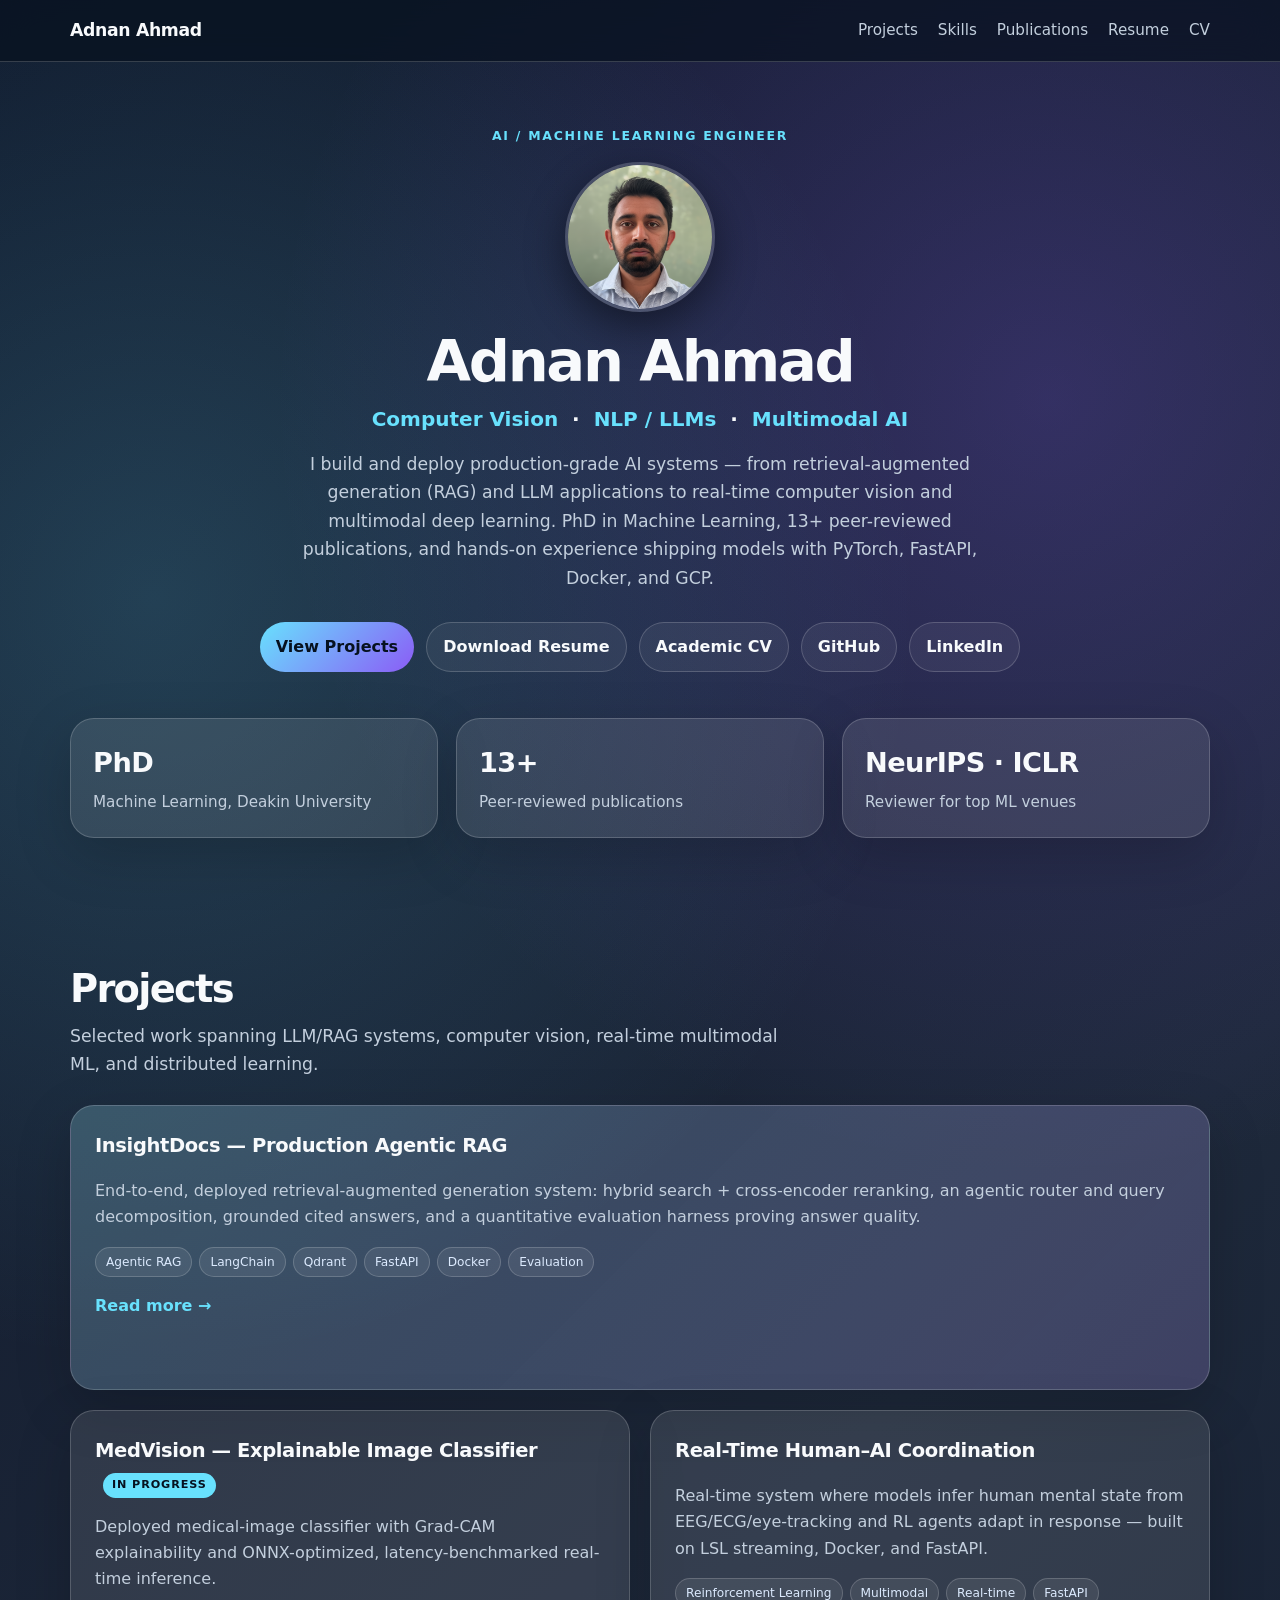
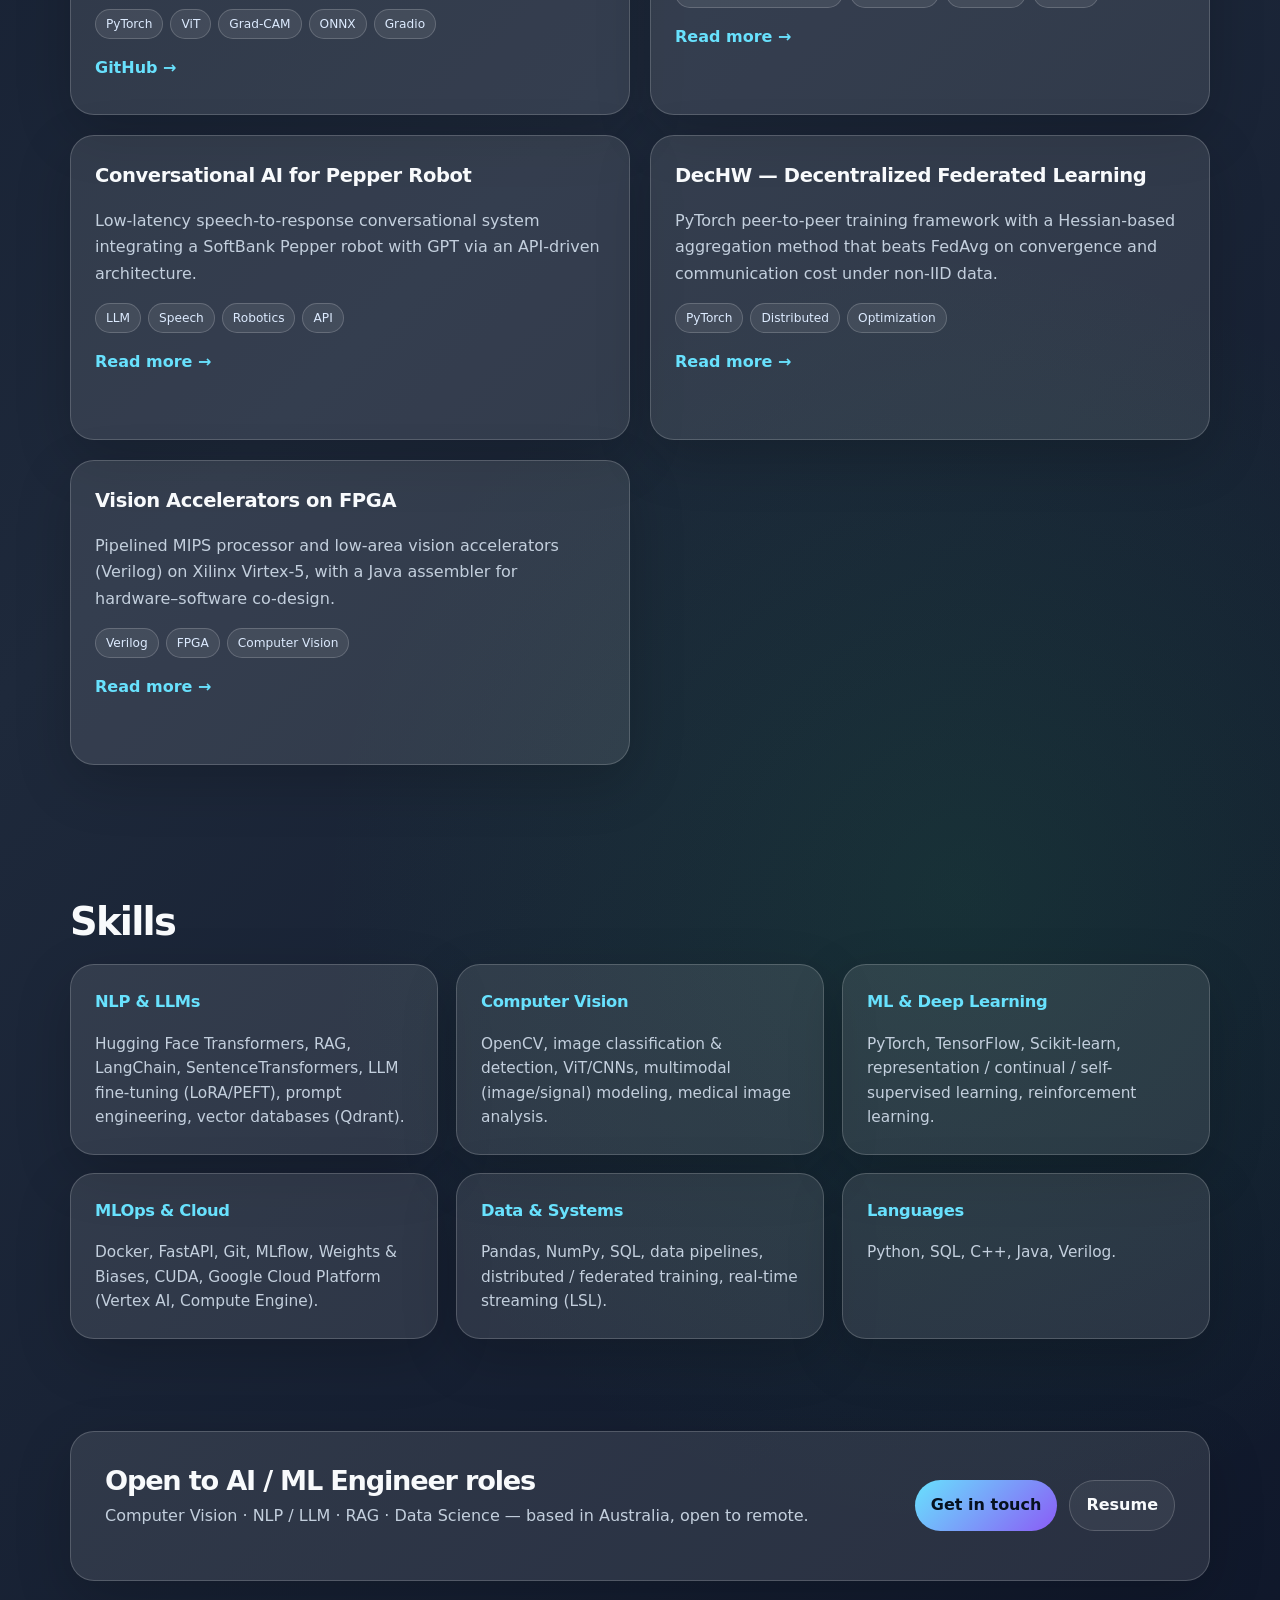
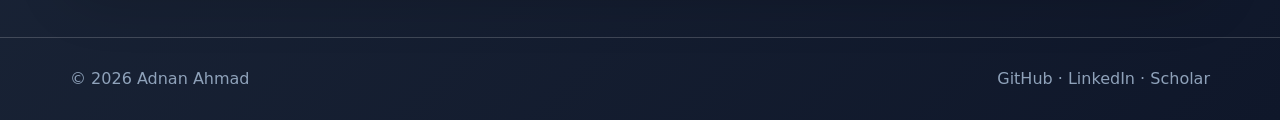
==== index.html @ 71dcf905 "Update index.html" ====
<!DOCTYPE html>
<html lang="en">
<head>
  <meta charset="UTF-8" />
  <meta name="viewport" content="width=device-width, initial-scale=1.0" />
  <title>Adnan Ahmad | AI / Machine Learning Engineer</title>
  <meta name="description" content="Adnan Ahmad — AI / Machine Learning Engineer specializing in computer vision, NLP / LLMs, RAG, and multimodal deep learning. PhD in ML, 13+ publications." />
  <link rel="stylesheet" href="style.css" />

  <style>
    /* ===== Page-specific polish ===== */
    .hero-center { text-align: center; padding-top: 64px; }

    .eyebrow-center {
      color: var(--accent);
      font-weight: 800;
      text-transform: uppercase;
      letter-spacing: 0.14em;
      font-size: 0.78rem;
      margin: 0 0 16px;
    }

    .profile-img {
      width: 150px; height: 150px;
      border-radius: 50%;
      object-fit: cover;
      border: 3px solid rgba(255,255,255,0.18);
      margin: 6px auto 22px;
      display: block;
      box-shadow: 0 14px 40px rgba(0,0,0,0.45);
    }

    .hero-center h1 { font-size: clamp(2.4rem, 5vw, 3.6rem); letter-spacing: -0.04em; }
    .subtitle { font-size: 1.25rem; color: var(--text); margin: 12px 0 4px; font-weight: 700; }
    .subtitle span { color: var(--accent); }
    .hero-text { max-width: 720px; margin: 14px auto 0; font-size: 1.08rem; }
    .hero-actions { justify-content: center; }

    /* highlight metrics row */
    .highlight-grid { margin-top: 46px; }
    .metric-card { padding: 22px; text-align: left; }
    .metric-card .num { font-size: 1.7rem; font-weight: 900; color: var(--text); letter-spacing: -0.02em; }
    .metric-card .lbl { color: var(--muted); font-size: 0.95rem; margin-top: 4px; }

    /* tags on cards */
    .card-tags { display: flex; flex-wrap: wrap; gap: 7px; margin: 14px 0 16px; }
    .card-tags span {
      font-size: 0.76rem; color: #dceafe;
      background: rgba(255,255,255,0.08);
      border: 1px solid var(--border);
      padding: 4px 10px; border-radius: 999px;
    }
    .badge-soon {
      display: inline-block; font-size: 0.7rem; font-weight: 800;
      text-transform: uppercase; letter-spacing: 0.08em;
      color: #06111f; background: var(--accent);
      padding: 3px 9px; border-radius: 999px; margin-left: 8px; vertical-align: middle;
    }
    .project-card h3 { display: flex; align-items: center; flex-wrap: wrap; gap: 6px; }
    .muted-link { color: var(--accent); font-weight: 800; }

    .skills-grid { grid-template-columns: repeat(3, 1fr); }
    .skill-card { padding: 24px; }
    .skill-card h3 { color: var(--accent); font-size: 1.02rem; margin-bottom: 10px; }
    .skill-card p { color: var(--muted); font-size: 0.96rem; line-height: 1.6; }

    .contact-card { flex-wrap: wrap; }
    .contact-card h2 { font-size: 1.7rem; }
  </style>
</head>

<body>
  <header class="site-header">
    <div class="container nav">
      <a class="brand" href="index.html">Adnan Ahmad</a>
      <nav class="nav-links">
        <a href="#projects">Projects</a>
        <a href="#skills">Skills</a>
        <a href="publications.html">Publications</a>
        <a href="assets/Adnan_Ahmad_Resume.pdf">Resume</a>
        <a href="assets/Adnan_Ahmad_CV.pdf">CV</a>
      </nav>
    </div>
  </header>

  <main>
    <!-- HERO -->
    <section class="hero hero-center">
      <div class="container">
        <p class="eyebrow-center">AI / Machine Learning Engineer</p>

        <img src="assets/adnan-photo.jpg" alt="Adnan Ahmad" class="profile-img"
             onerror="this.style.display='none'">

        <h1>Adnan Ahmad</h1>
        <p class="subtitle"><span>Computer Vision</span> &nbsp;·&nbsp; <span>NLP / LLMs</span> &nbsp;·&nbsp; <span>Multimodal AI</span></p>

        <p class="hero-text">
          I build and deploy production-grade AI systems — from retrieval-augmented generation (RAG)
          and LLM applications to real-time computer vision and multimodal deep learning.
          PhD in Machine Learning, 13+ peer-reviewed publications, and hands-on experience shipping
          models with PyTorch, FastAPI, Docker, and GCP.
        </p>

        <div class="hero-actions">
          <a class="button primary" href="#projects">View Projects</a>
          <a class="button" href="assets/Adnan_Ahmad_Resume.pdf">Download Resume</a>
          <a class="button" href="assets/Adnan_Ahmad_CV.pdf">Academic CV</a>
          <a class="button" href="https://github.com/ahmadad0111" target="_blank" rel="noopener">GitHub</a>
          <a class="button" href="https://www.linkedin.com/in/adnan-ahmad-47233b144/" target="_blank" rel="noopener">LinkedIn</a>
        </div>

        <!-- METRICS -->
        <div class="highlight-grid">
          <div class="metric-card"><div class="num">PhD</div><div class="lbl">Machine Learning, Deakin University</div></div>
          <div class="metric-card"><div class="num">13+</div><div class="lbl">Peer-reviewed publications</div></div>
          <div class="metric-card"><div class="num">NeurIPS · ICLR</div><div class="lbl">Reviewer for top ML venues</div></div>
        </div>
      </div>
    </section>

    <!-- PROJECTS -->
    <section class="section" id="projects">
      <div class="container">
        <h2>Projects</h2>
        <p class="section-text" style="margin:12px 0 26px; max-width:720px;">
          Selected work spanning LLM/RAG systems, computer vision, real-time multimodal ML, and distributed learning.
        </p>

        <div class="project-grid">

          <article class="project-card featured">
            <h3>InsightDocs — Production Agentic RAG</h3>
            <p>
              End-to-end, deployed retrieval-augmented generation system: hybrid search + cross-encoder
              reranking, an agentic router and query decomposition, grounded cited answers, and a
              quantitative evaluation harness proving answer quality.
            </p>
            <div class="card-tags">
              <span>Agentic RAG</span><span>LangChain</span><span>Qdrant</span><span>FastAPI</span><span>Docker</span><span>Evaluation</span>
            </div>
            <a class="muted-link" href="project-insightdocs.html">Read more →</a>
          </article>

          <article class="project-card">
            <h3>MedVision — Explainable Image Classifier <span class="badge-soon">In progress</span></h3>
            <p>
              Deployed medical-image classifier with Grad-CAM explainability and ONNX-optimized,
              latency-benchmarked real-time inference.
            </p>
            <div class="card-tags">
              <span>PyTorch</span><span>ViT</span><span>Grad-CAM</span><span>ONNX</span><span>Gradio</span>
            </div>
            <a class="muted-link" href="https://github.com/ahmadad0111" target="_blank" rel="noopener">GitHub →</a>
          </article>

          <article class="project-card">
            <h3>Real-Time Human–AI Coordination</h3>
            <p>
              Real-time system where models infer human mental state from EEG/ECG/eye-tracking and RL
              agents adapt in response — built on LSL streaming, Docker, and FastAPI.
            </p>
            <div class="card-tags">
              <span>Reinforcement Learning</span><span>Multimodal</span><span>Real-time</span><span>FastAPI</span>
            </div>
            <a class="muted-link" href="project-human-ai.html">Read more →</a>
          </article>

          <article class="project-card">
            <h3>Conversational AI for Pepper Robot</h3>
            <p>
              Low-latency speech-to-response conversational system integrating a SoftBank Pepper robot
              with GPT via an API-driven architecture.
            </p>
            <div class="card-tags">
              <span>LLM</span><span>Speech</span><span>Robotics</span><span>API</span>
            </div>
            <a class="muted-link" href="project-pepper.html">Read more →</a>
          </article>

          <article class="project-card">
            <h3>DecHW — Decentralized Federated Learning</h3>
            <p>
              PyTorch peer-to-peer training framework with a Hessian-based aggregation method that beats
              FedAvg on convergence and communication cost under non-IID data.
            </p>
            <div class="card-tags">
              <span>PyTorch</span><span>Distributed</span><span>Optimization</span>
            </div>
            <a class="muted-link" href="project-dechw.html">Read more →</a>
          </article>

          <article class="project-card">
            <h3>Vision Accelerators on FPGA</h3>
            <p>
              Pipelined MIPS processor and low-area vision accelerators (Verilog) on Xilinx Virtex-5,
              with a Java assembler for hardware–software co-design.
            </p>
            <div class="card-tags">
              <span>Verilog</span><span>FPGA</span><span>Computer Vision</span>
            </div>
            <a class="muted-link" href="project-fpga.html">Read more →</a>
          </article>

        </div>
      </div>
    </section>

    <!-- SKILLS -->
    <section class="section" id="skills">
      <div class="container">
        <h2>Skills</h2>
        <div class="skills-grid" style="margin-top:22px;">
          <div class="skill-card">
            <h3>NLP &amp; LLMs</h3>
            <p>Hugging Face Transformers, RAG, LangChain, SentenceTransformers, LLM fine-tuning (LoRA/PEFT), prompt engineering, vector databases (Qdrant).</p>
          </div>
          <div class="skill-card">
            <h3>Computer Vision</h3>
            <p>OpenCV, image classification &amp; detection, ViT/CNNs, multimodal (image/signal) modeling, medical image analysis.</p>
          </div>
          <div class="skill-card">
            <h3>ML &amp; Deep Learning</h3>
            <p>PyTorch, TensorFlow, Scikit-learn, representation / continual / self-supervised learning, reinforcement learning.</p>
          </div>
          <div class="skill-card">
            <h3>MLOps &amp; Cloud</h3>
            <p>Docker, FastAPI, Git, MLflow, Weights &amp; Biases, CUDA, Google Cloud Platform (Vertex AI, Compute Engine).</p>
          </div>
          <div class="skill-card">
            <h3>Data &amp; Systems</h3>
            <p>Pandas, NumPy, SQL, data pipelines, distributed / federated training, real-time streaming (LSL).</p>
          </div>
          <div class="skill-card">
            <h3>Languages</h3>
            <p>Python, SQL, C++, Java, Verilog.</p>
          </div>
        </div>
      </div>
    </section>

    <!-- CONTACT -->
    <section class="section compact">
      <div class="container">
        <div class="contact-card">
          <div>
            <h2>Open to AI / ML Engineer roles</h2>
            <p style="margin-top:8px;">Computer Vision · NLP / LLM · RAG · Data Science — based in Australia, open to remote.</p>
          </div>
          <div class="hero-actions" style="margin:0;">
            <a class="button primary" href="mailto:adnana0111@gmail.com">Get in touch</a>
            <a class="button" href="assets/Adnan_Ahmad_Resume.pdf">Resume</a>
          </div>
        </div>
      </div>
    </section>

  </main>

  <footer class="footer">
    <div class="container footer-inner">
      <span>© 2026 Adnan Ahmad</span>
      <span>
        <a href="https://github.com/ahmadad0111" target="_blank" rel="noopener">GitHub</a> ·
        <a href="https://www.linkedin.com/in/adnan-ahmad-47233b144/" target="_blank" rel="noopener">LinkedIn</a> ·
        <a href="https://scholar.google.com/citations?hl=en&user=tRiri0AAAAAJ" target="_blank" rel="noopener">Scholar</a>
      </span>
    </div>
  </footer>
</body>
</html>
---- style.css ----
:root {
  --bg: #08111f;
  --card: rgba(255, 255, 255, 0.10);
  --card-strong: rgba(255, 255, 255, 0.14);
  --text: #f8fafc;
  --muted: #c3cfdd;
  --muted-2: #8fa2ba;
  --accent: #68e1fd;
  --accent-2: #8b5cf6;
  --accent-3: #22c55e;
  --border: rgba(255, 255, 255, 0.18);
  --shadow: 0 24px 80px rgba(0, 0, 0, 0.35);
}

* { box-sizing: border-box; }
html { scroll-behavior: smooth; }

body {
  margin: 0;
  font-family: Inter, ui-sans-serif, system-ui, -apple-system, BlinkMacSystemFont, "Segoe UI", Arial, sans-serif;
  color: var(--text);
  background:
    radial-gradient(circle at 12% 18%, rgba(104, 225, 253, 0.18), transparent 26%),
    radial-gradient(circle at 82% 12%, rgba(139, 92, 246, 0.24), transparent 25%),
    radial-gradient(circle at 75% 75%, rgba(34, 197, 94, 0.10), transparent 24%),
    linear-gradient(135deg, #0f172a 0%, #1e293b 50%, #0f172a 100%);
  line-height: 1.65;
}

a { color: inherit; text-decoration: none; }
a:hover { color: var(--accent); }

.container { width: min(1140px, 92%); margin: 0 auto; }

.site-header {
  position: sticky;
  top: 0;
  z-index: 100;
  background: rgba(8, 17, 31, 0.72);
  backdrop-filter: blur(18px);
  border-bottom: 1px solid var(--border);
}

.nav {
  display: flex;
  justify-content: space-between;
  align-items: center;
  padding: 16px 0;
}

.brand {
  font-weight: 850;
  letter-spacing: -0.02em;
  font-size: 1.08rem;
}

.nav-links {
  display: flex;
  align-items: center;
  gap: 20px;
  color: var(--muted);
  font-size: 0.95rem;
}

.hero { padding: 92px 0 62px; }

.hero-layout {
  display: grid;
  grid-template-columns: 1.15fr 0.85fr;
  align-items: center;
  gap: 56px;
}

.eyebrow, .section-kicker, .project-type {
  color: var(--accent);
  font-weight: 800;
  text-transform: uppercase;
  letter-spacing: 0.12em;
  font-size: 0.77rem;
  margin: 0 0 14px;
}

h1 {
  font-size: clamp(2.55rem, 5.4vw, 5.35rem);
  line-height: 0.98;
  letter-spacing: -0.065em;
  margin: 0;
}

h2 {
  font-size: clamp(1.8rem, 3vw, 3rem);
  line-height: 1.08;
  letter-spacing: -0.045em;
  margin: 0;
}

h3 {
  margin: 0;
  font-size: 1.22rem;
  letter-spacing: -0.02em;
}

.hero-text, .section-text, .project-card p, .skill-card p, .metric-card p, .contact-card p {
  color: var(--muted);
}

.hero-text {
  max-width: 760px;
  font-size: 1.12rem;
  margin: 24px 0 0;
}

.hero-actions {
  display: flex;
  flex-wrap: wrap;
  gap: 12px;
  margin-top: 30px;
}

.button {
  display: inline-flex;
  align-items: center;
  justify-content: center;
  min-height: 44px;
  padding: 11px 16px;
  border-radius: 999px;
  border: 1px solid var(--border);
  background: rgba(255, 255, 255, 0.06);
  color: var(--text);
  font-weight: 750;
  transition: transform 0.2s ease, background 0.2s ease, border-color 0.2s ease;
}

.button:hover {
  transform: translateY(-2px);
  border-color: rgba(104, 225, 253, 0.55);
  background: rgba(104, 225, 253, 0.12);
  color: var(--text);
}

.button.primary {
  background: linear-gradient(135deg, var(--accent), var(--accent-2));
  color: #06111f;
  border: 0;
}

.hero-photo-card {
  position: relative;
  width: min(390px, 100%);
  margin-left: auto;
  padding: 14px;
  border-radius: 34px;
  border: 1px solid var(--border);
  background: linear-gradient(145deg, rgba(255,255,255,0.14), rgba(255,255,255,0.04));
  box-shadow: var(--shadow);
}

.hero-photo-card::before {
  content: "";
  position: absolute;
  inset: -2px;
  z-index: -1;
  border-radius: 36px;
  background: linear-gradient(135deg, rgba(104,225,253,0.8), rgba(139,92,246,0.6), rgba(34,197,94,0.4));
  filter: blur(18px);
  opacity: 0.45;
}

.hero-photo-card img, .photo-placeholder {
  width: 100%;
  aspect-ratio: 4 / 5;
  border-radius: 26px;
  object-fit: cover;
  background: rgba(255, 255, 255, 0.08);
}

.photo-placeholder {
  display: none;
  align-items: center;
  justify-content: center;
  flex-direction: column;
  text-align: center;
  color: var(--muted);
  border: 1px dashed rgba(255,255,255,0.25);
  padding: 24px;
}

.photo-placeholder strong { color: var(--text); margin-top: 8px; }

.quick-card {
  position: absolute;
  left: -24px;
  bottom: 34px;
  display: flex;
  align-items: center;
  gap: 10px;
  max-width: 260px;
  padding: 14px 16px;
  background: rgba(8, 17, 31, 0.82);
  border: 1px solid var(--border);
  border-radius: 18px;
  backdrop-filter: blur(12px);
  box-shadow: var(--shadow);
}

.quick-card p {
  margin: 0;
  color: var(--text);
  font-weight: 700;
  font-size: 0.92rem;
}

.status-dot {
  width: 11px;
  height: 11px;
  background: var(--accent-3);
  border-radius: 50%;
  box-shadow: 0 0 0 7px rgba(34,197,94,0.14);
  flex: 0 0 auto;
}

.section { padding: 68px 0; }
.section.compact { padding: 24px 0 56px; }

.about-grid {
  display: grid;
  grid-template-columns: 0.78fr 1.22fr;
  gap: 40px;
  align-items: start;
}

.section-text { font-size: 1.08rem; margin: 0; }

.highlight-grid, .skills-grid {
  display: grid;
  grid-template-columns: repeat(3, 1fr);
  gap: 18px;
}

.metric-card, .skill-card, .project-card, .contact-card {
  border: 1px solid var(--border);
  background: var(--card);
  border-radius: 24px;
  box-shadow: 0 18px 55px rgba(0,0,0,0.18);
}

.metric-card, .skill-card, .project-card { padding: 24px; }

.metric-card span {
  display: inline-flex;
  width: 42px;
  height: 42px;
  align-items: center;
  justify-content: center;
  border-radius: 14px;
  background: rgba(104,225,253,0.12);
  color: var(--accent);
  font-weight: 900;
  margin-bottom: 18px;
}

.section-heading { margin-bottom: 24px; }

.project-grid {
  display: grid;
  grid-template-columns: repeat(2, 1fr);
  gap: 20px;
}

.project-card {
  min-height: 305px;
  transition: transform 0.22s ease, border-color 0.22s ease, background 0.22s ease;
}

.project-card:hover {
  transform: translateY(-5px);
  border-color: rgba(104,225,253,0.45);
  background: var(--card-strong);
}

.project-card.featured {
  grid-column: span 2;
  min-height: 285px;
  background: linear-gradient(135deg, rgba(104,225,253,0.14), rgba(139,92,246,0.13)), var(--card);
}

.project-card h3 { margin-bottom: 10px; }

.tags {
  display: flex;
  flex-wrap: wrap;
  gap: 8px;
  margin: 18px 0 18px;
}

.tags span {
  font-size: 0.82rem;
  color: #dceafe;
  background: rgba(255,255,255,0.08);
  border: 1px solid var(--border);
  padding: 5px 10px;
  border-radius: 999px;
}

.project-link {
  color: var(--accent);
  font-weight: 850;
}

.skill-card p { margin-bottom: 0; }

.contact-card {
  padding: 34px;
  display: flex;
  align-items: center;
  justify-content: space-between;
  gap: 24px;
}

.footer {
  border-top: 1px solid var(--border);
  color: var(--muted-2);
  padding: 28px 0;
}

.footer-inner {
  display: flex;
  justify-content: space-between;
  gap: 16px;
}

.project-page { padding: 66px 0 34px; }
.project-page h1 { font-size: clamp(2.2rem, 4.5vw, 4.4rem); }

.content {
  margin: 0 auto 70px;
  padding: 34px;
  border-radius: 28px;
  border: 1px solid var(--border);
  background: var(--card);
  box-shadow: var(--shadow);
}

.content h2 { font-size: 1.55rem; margin-top: 28px; }
.content h2:first-child { margin-top: 0; }
.content p, .content li { color: var(--muted); }
.content li { margin: 8px 0; }

@media (max-width: 900px) {
  .hero-layout, .about-grid, .highlight-grid, .skills-grid, .project-grid {
    grid-template-columns: 1fr;
  }
  .project-card.featured { grid-column: span 1; }
  .hero-photo-card { margin: 0; }
  .quick-card { left: 18px; right: 18px; bottom: 26px; max-width: none; }
  .contact-card, .footer-inner { flex-direction: column; align-items: flex-start; }
  .nav { align-items: flex-start; gap: 12px; flex-direction: column; }
  .nav-links { flex-wrap: wrap; gap: 12px; }
}
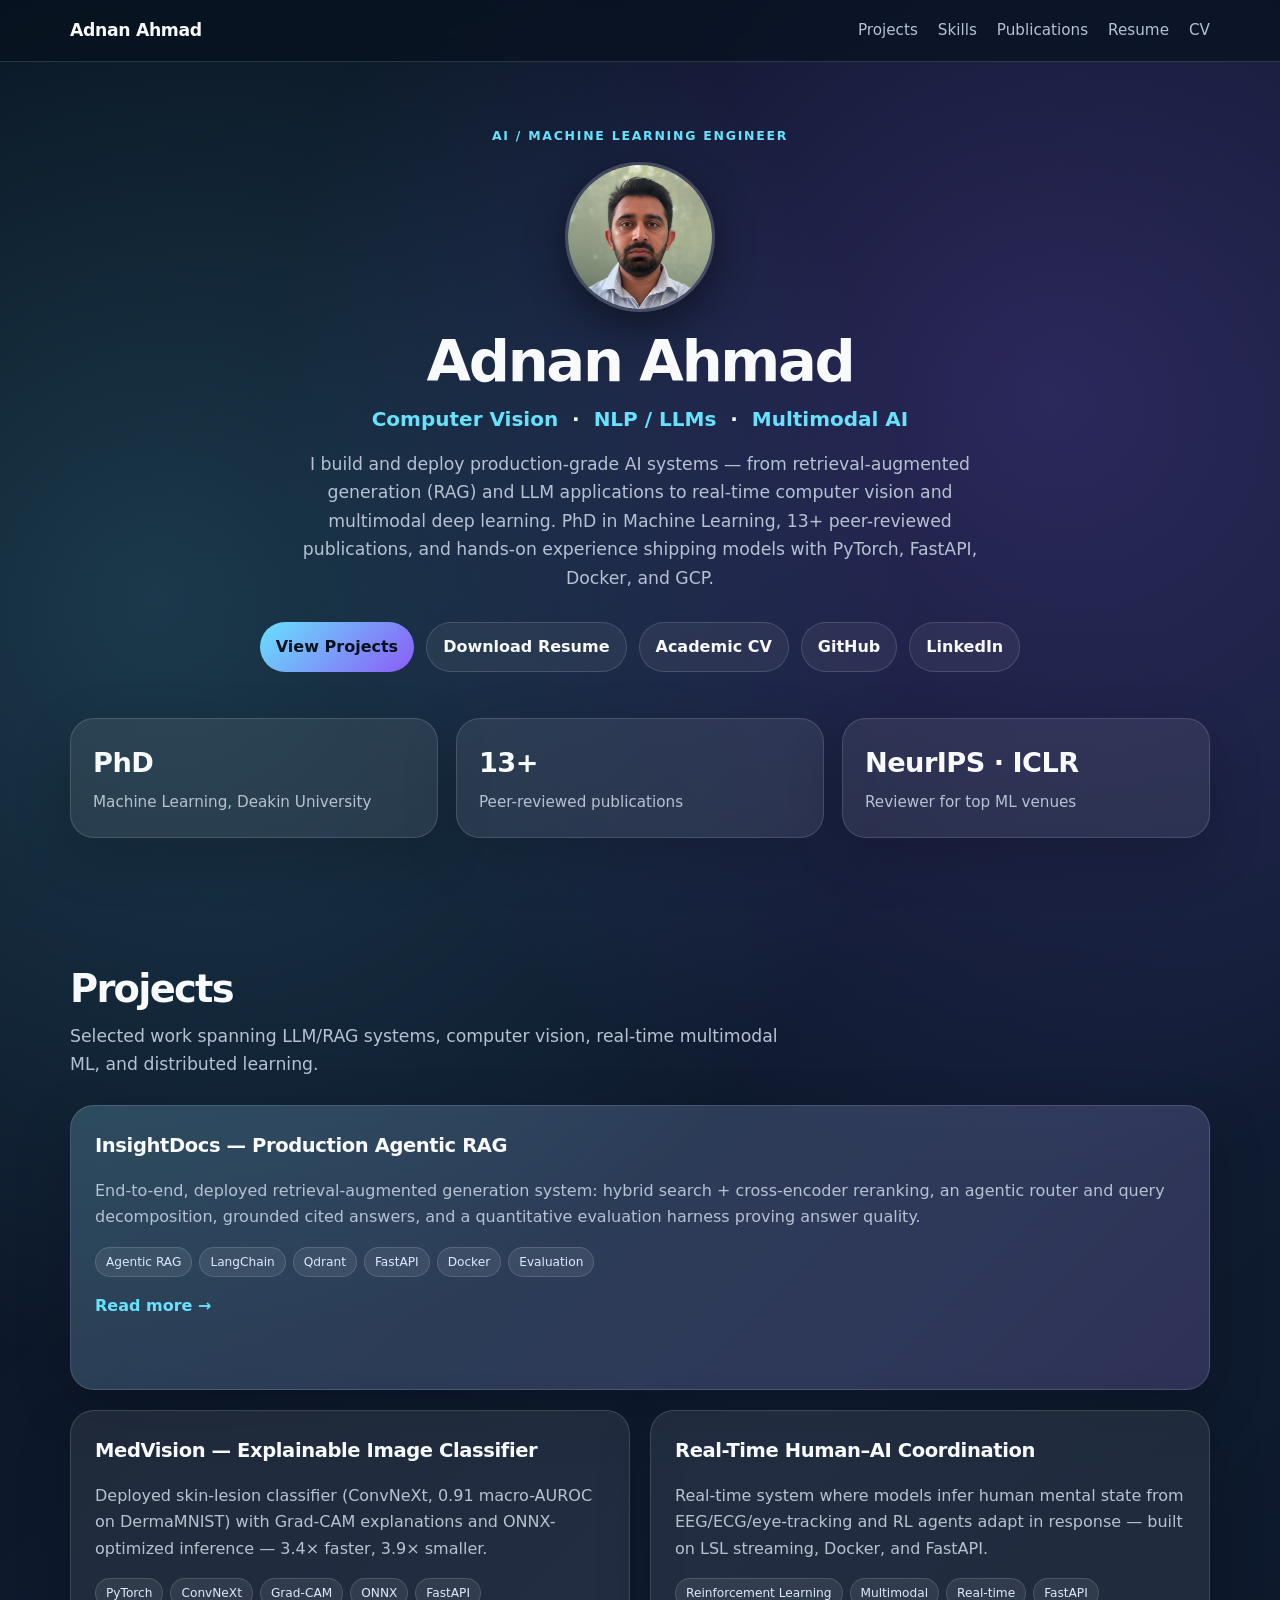
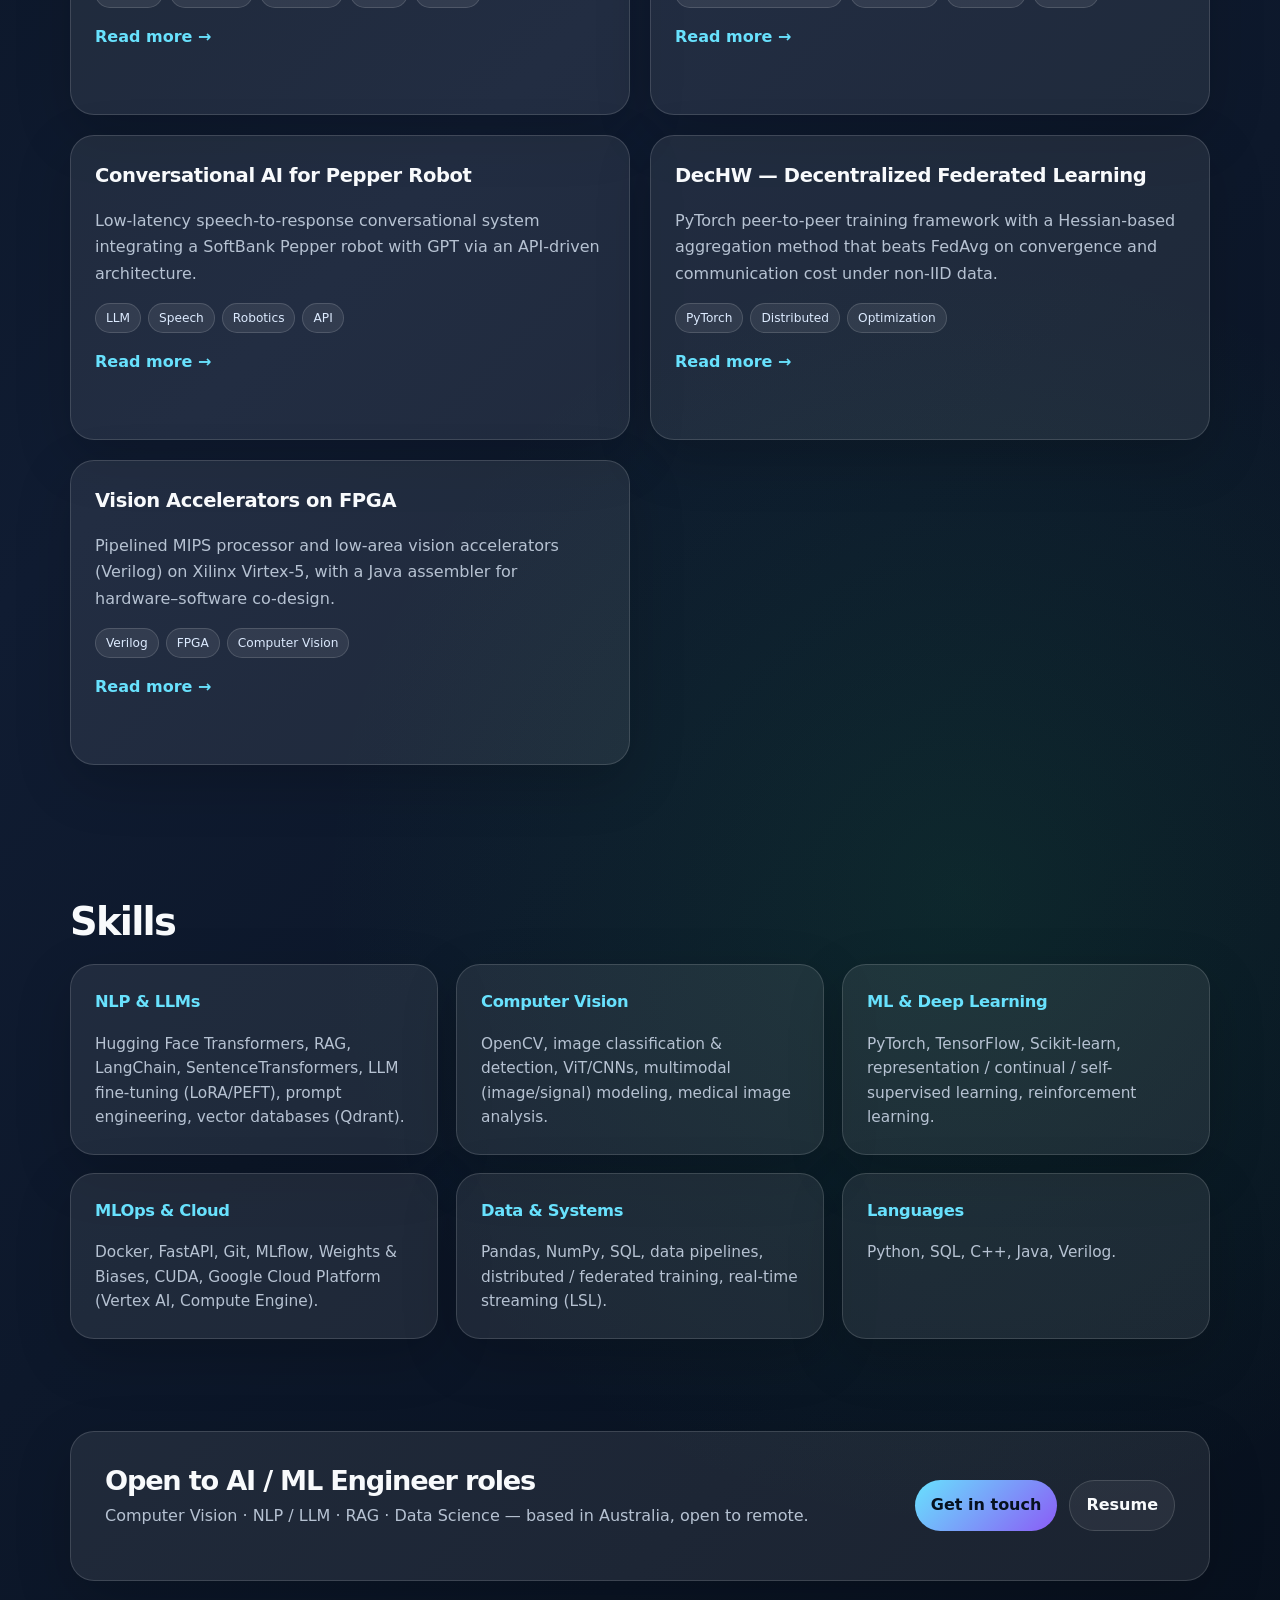
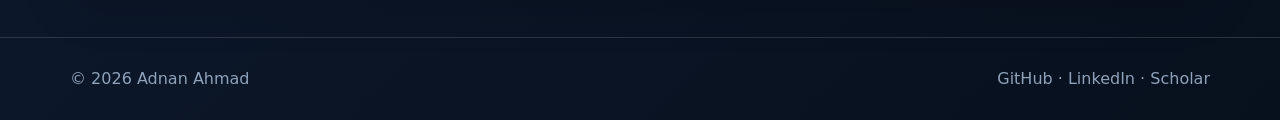
==== commit db29a803: "Add files via upload" ====
--- a/index.html
+++ b/index.html
@@ -143,15 +143,15 @@
           </article>
 
           <article class="project-card">
-            <h3>MedVision — Explainable Image Classifier <span class="badge-soon">In progress</span></h3>
-            <p>
-              Deployed medical-image classifier with Grad-CAM explainability and ONNX-optimized,
-              latency-benchmarked real-time inference.
-            </p>
-            <div class="card-tags">
-              <span>PyTorch</span><span>ViT</span><span>Grad-CAM</span><span>ONNX</span><span>Gradio</span>
-            </div>
-            <a class="muted-link" href="https://github.com/ahmadad0111" target="_blank" rel="noopener">GitHub →</a>
+            <h3>MedVision — Explainable Image Classifier</h3>
+            <p>
+              Deployed skin-lesion classifier (ConvNeXt, 0.91 macro-AUROC on DermaMNIST) with
+              Grad-CAM explanations and ONNX-optimized inference — 3.4× faster, 3.9× smaller.
+            </p>
+            <div class="card-tags">
+              <span>PyTorch</span><span>ConvNeXt</span><span>Grad-CAM</span><span>ONNX</span><span>FastAPI</span>
+            </div>
+            <a class="muted-link" href="project-medvision.html">Read more →</a>
           </article>
 
           <article class="project-card">
--- a/style.css
+++ b/style.css
@@ -1,14 +1,14 @@
 :root {
   --bg: #08111f;
-  --card: rgba(255, 255, 255, 0.10);
-  --card-strong: rgba(255, 255, 255, 0.14);
+  --card: rgba(255, 255, 255, 0.08);
+  --card-strong: rgba(255, 255, 255, 0.12);
   --text: #f8fafc;
-  --muted: #c3cfdd;
+  --muted: #b6c2d2;
   --muted-2: #8fa2ba;
   --accent: #68e1fd;
   --accent-2: #8b5cf6;
   --accent-3: #22c55e;
-  --border: rgba(255, 255, 255, 0.18);
+  --border: rgba(255, 255, 255, 0.14);
   --shadow: 0 24px 80px rgba(0, 0, 0, 0.35);
 }
 
@@ -23,7 +23,7 @@
     radial-gradient(circle at 12% 18%, rgba(104, 225, 253, 0.18), transparent 26%),
     radial-gradient(circle at 82% 12%, rgba(139, 92, 246, 0.24), transparent 25%),
     radial-gradient(circle at 75% 75%, rgba(34, 197, 94, 0.10), transparent 24%),
-    linear-gradient(135deg, #0f172a 0%, #1e293b 50%, #0f172a 100%);
+    linear-gradient(135deg, #07101d 0%, #101c32 48%, #07101d 100%);
   line-height: 1.65;
 }
 
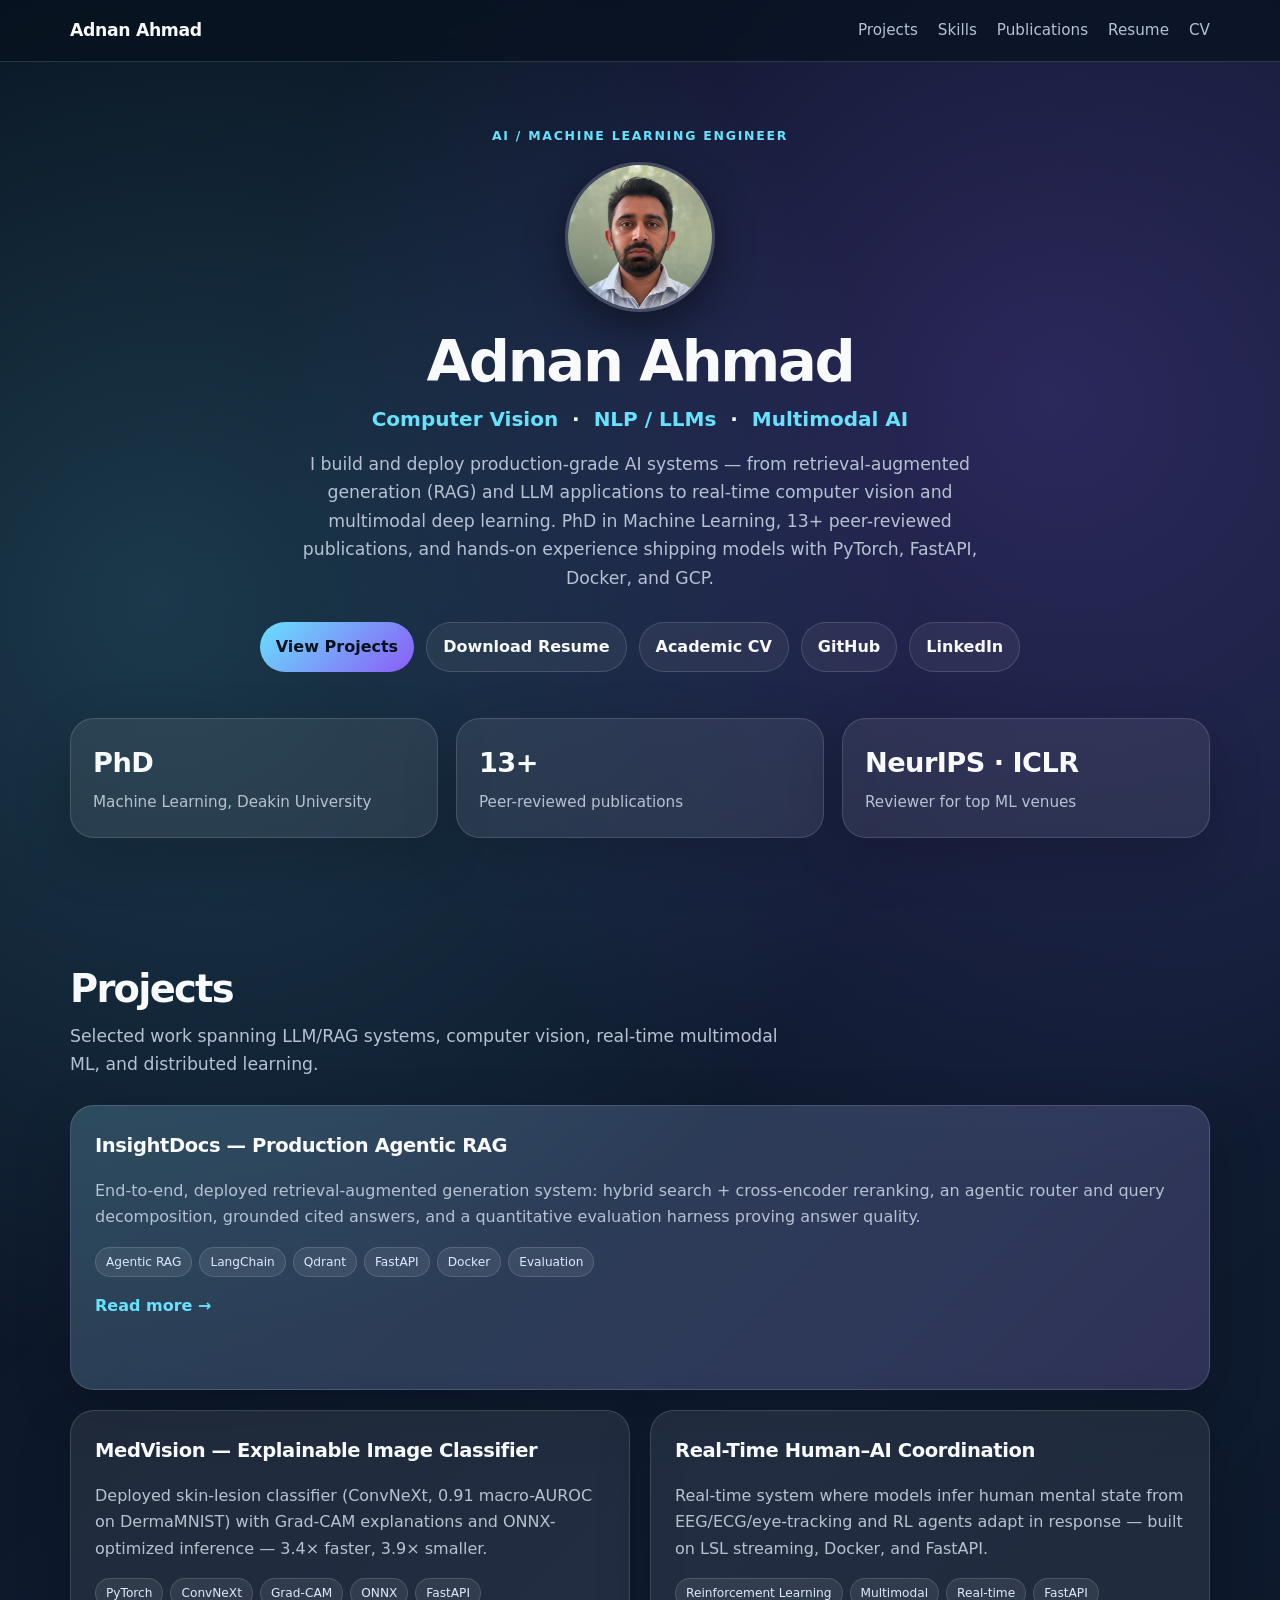
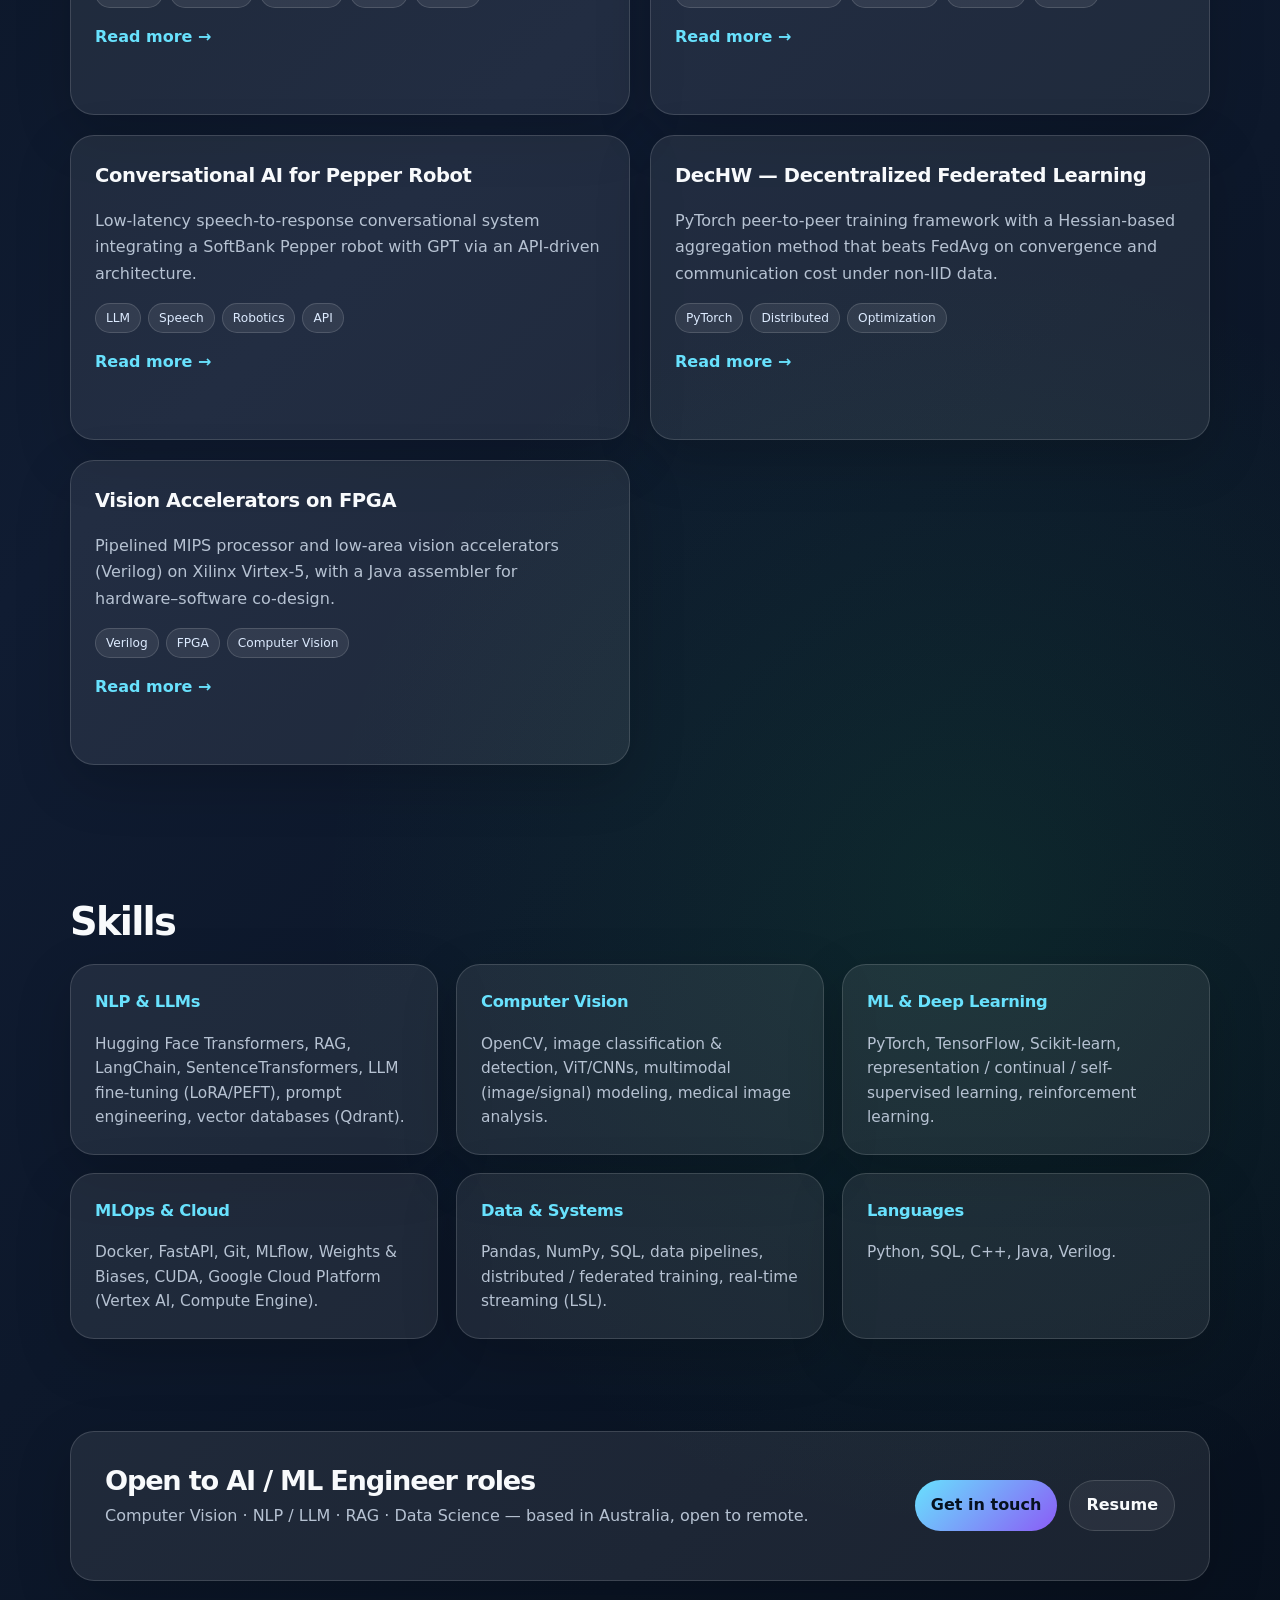
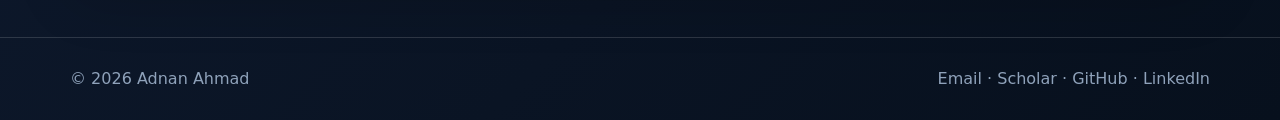
==== commit 0c1712c5: "Update portfolio: new projects, publications, consistent nav/SEO" ====
--- a/index.html
+++ b/index.html
@@ -4,6 +4,11 @@
   <meta charset="UTF-8" />
   <meta name="viewport" content="width=device-width, initial-scale=1.0" />
   <title>Adnan Ahmad | AI / Machine Learning Engineer</title>
+  <meta name="author" content="Adnan Ahmad" />
+  <meta property="og:title" content="Adnan Ahmad | AI / Machine Learning Engineer" />
+  <meta property="og:description" content="Adnan Ahmad — AI / Machine Learning Engineer specializing in computer vision, NLP / LLMs, RAG, and multimodal deep learning. PhD in ML, 13+ publications." />
+  <meta property="og:type" content="website" />
+  <meta name="twitter:card" content="summary" />
   <meta name="description" content="Adnan Ahmad — AI / Machine Learning Engineer specializing in computer vision, NLP / LLMs, RAG, and multimodal deep learning. PhD in ML, 13+ publications." />
   <link rel="stylesheet" href="style.css" />
 
@@ -261,9 +266,10 @@
     <div class="container footer-inner">
       <span>© 2026 Adnan Ahmad</span>
       <span>
+        <a href="mailto:adnana0111@gmail.com">Email</a> ·
+        <a href="https://scholar.google.com/citations?hl=en&user=tRiri0AAAAAJ" target="_blank" rel="noopener">Scholar</a> ·
         <a href="https://github.com/ahmadad0111" target="_blank" rel="noopener">GitHub</a> ·
-        <a href="https://www.linkedin.com/in/adnan-ahmad-47233b144/" target="_blank" rel="noopener">LinkedIn</a> ·
-        <a href="https://scholar.google.com/citations?hl=en&user=tRiri0AAAAAJ" target="_blank" rel="noopener">Scholar</a>
+        <a href="https://www.linkedin.com/in/adnan-ahmad-47233b144/" target="_blank" rel="noopener">LinkedIn</a>
       </span>
     </div>
   </footer>
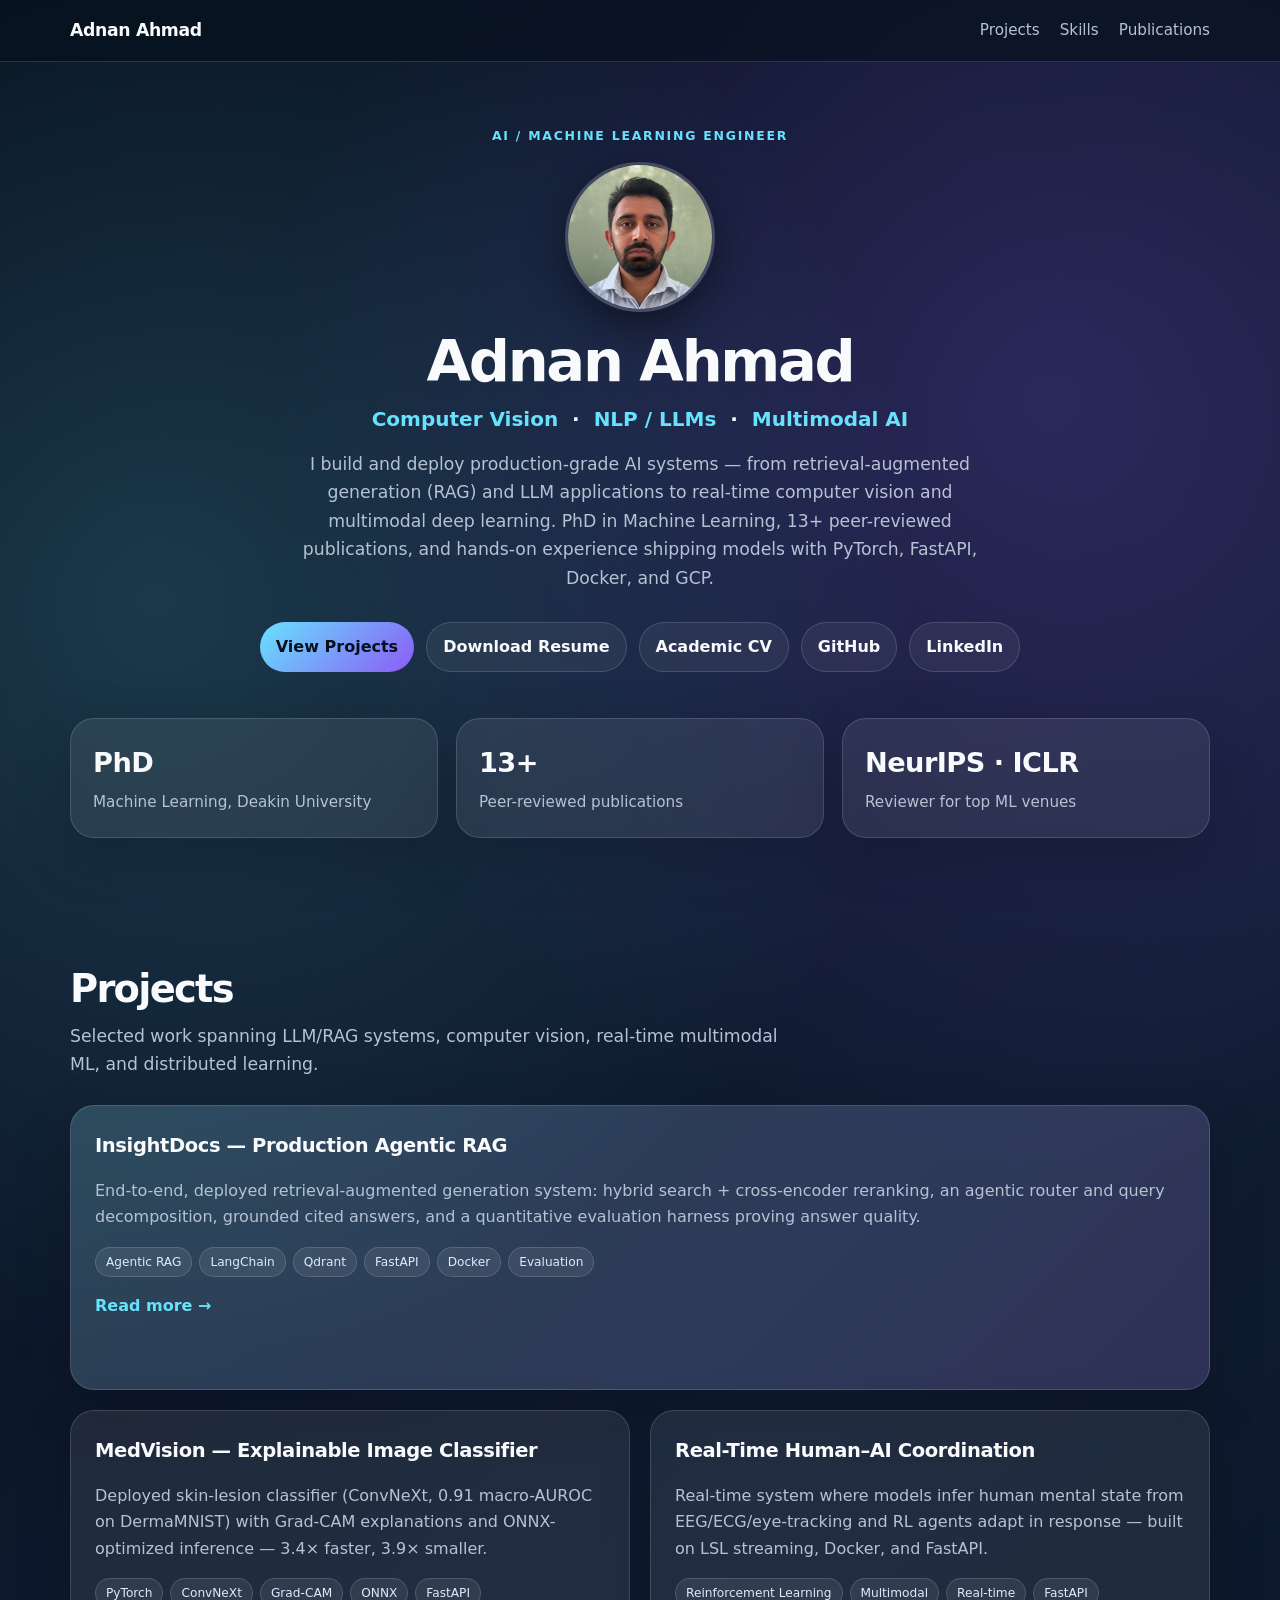
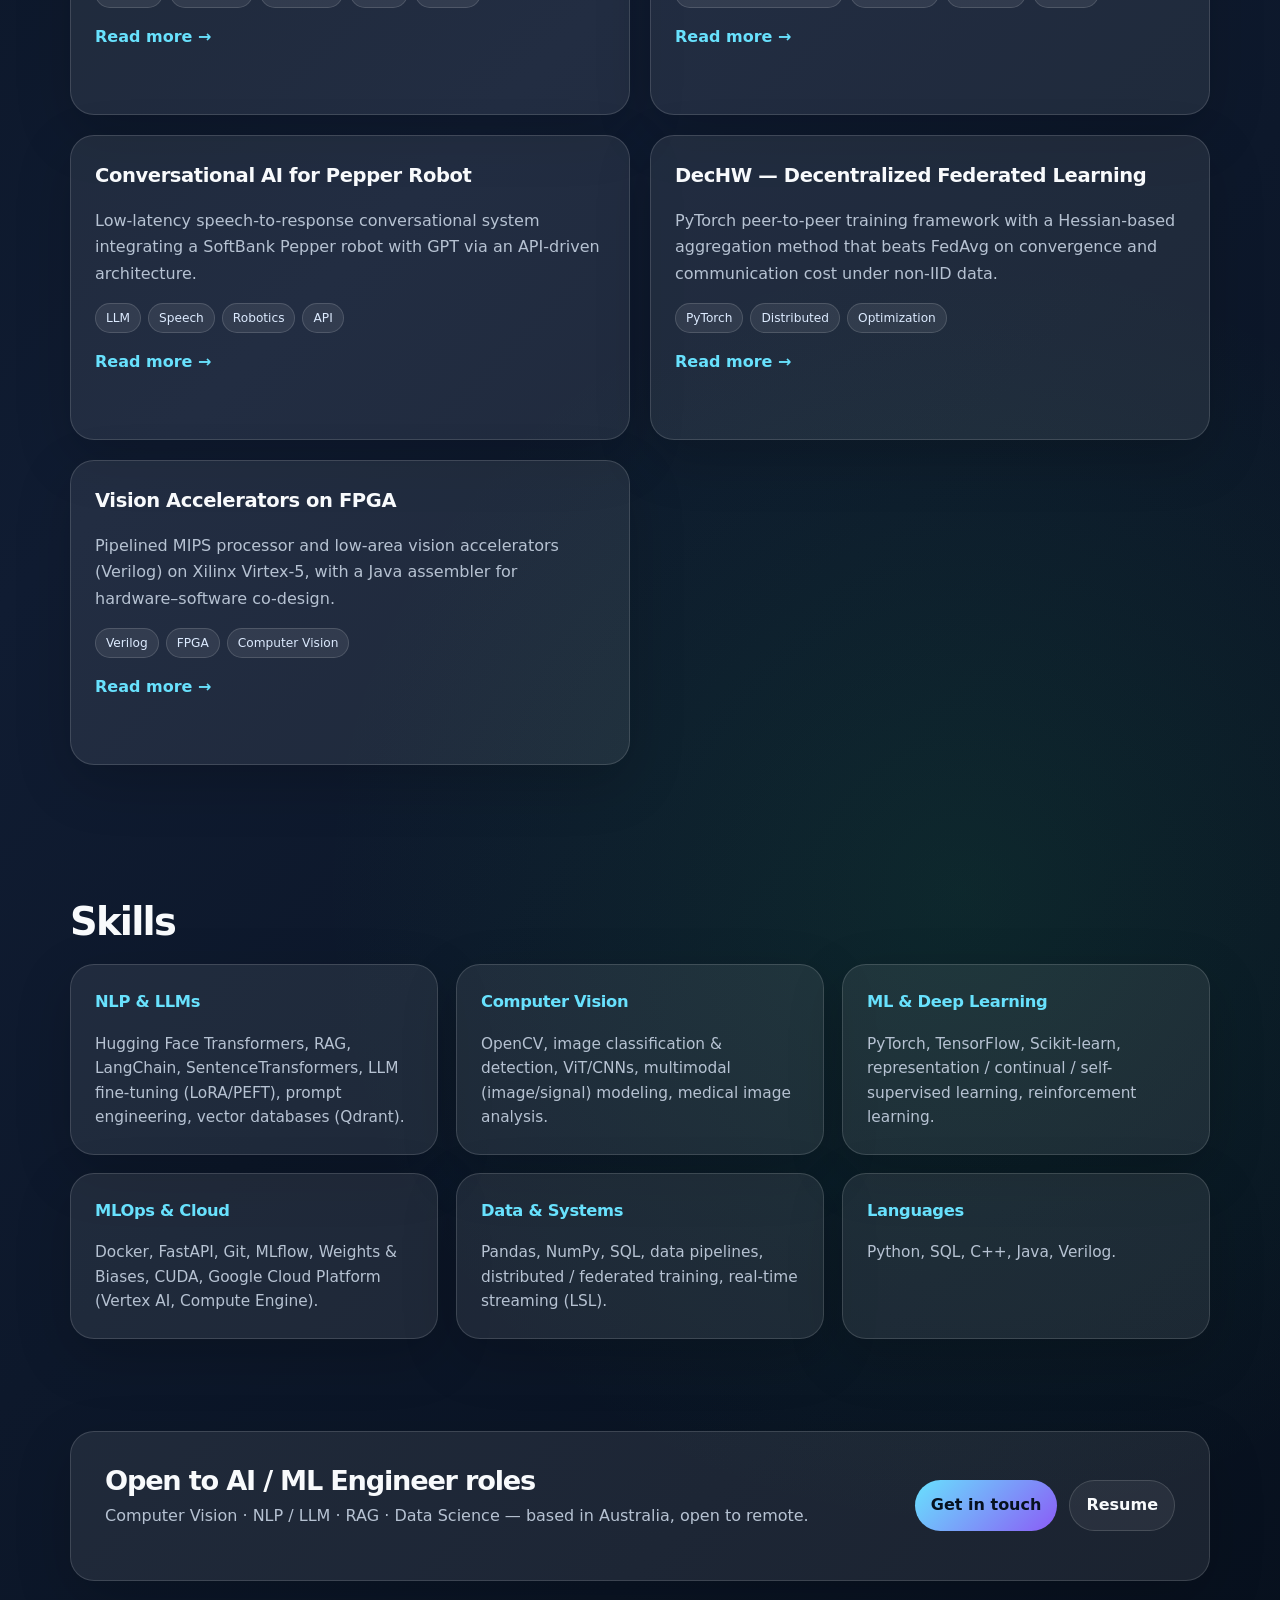
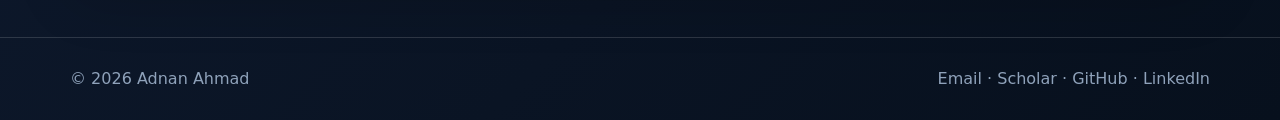
==== commit 82884e91: "Update index.html" ====
--- a/index.html
+++ b/index.html
@@ -82,8 +82,8 @@
         <a href="#projects">Projects</a>
         <a href="#skills">Skills</a>
         <a href="publications.html">Publications</a>
-        <a href="assets/Adnan_Ahmad_Resume.pdf">Resume</a>
-        <a href="assets/Adnan_Ahmad_CV.pdf">CV</a>
+        <!-- <a href="assets/Adnan_Ahmad_Resume.pdf">Resume</a>
+        <a href="assets/Adnan_Ahmad_CV.pdf">CV</a> -->
       </nav>
     </div>
   </header>
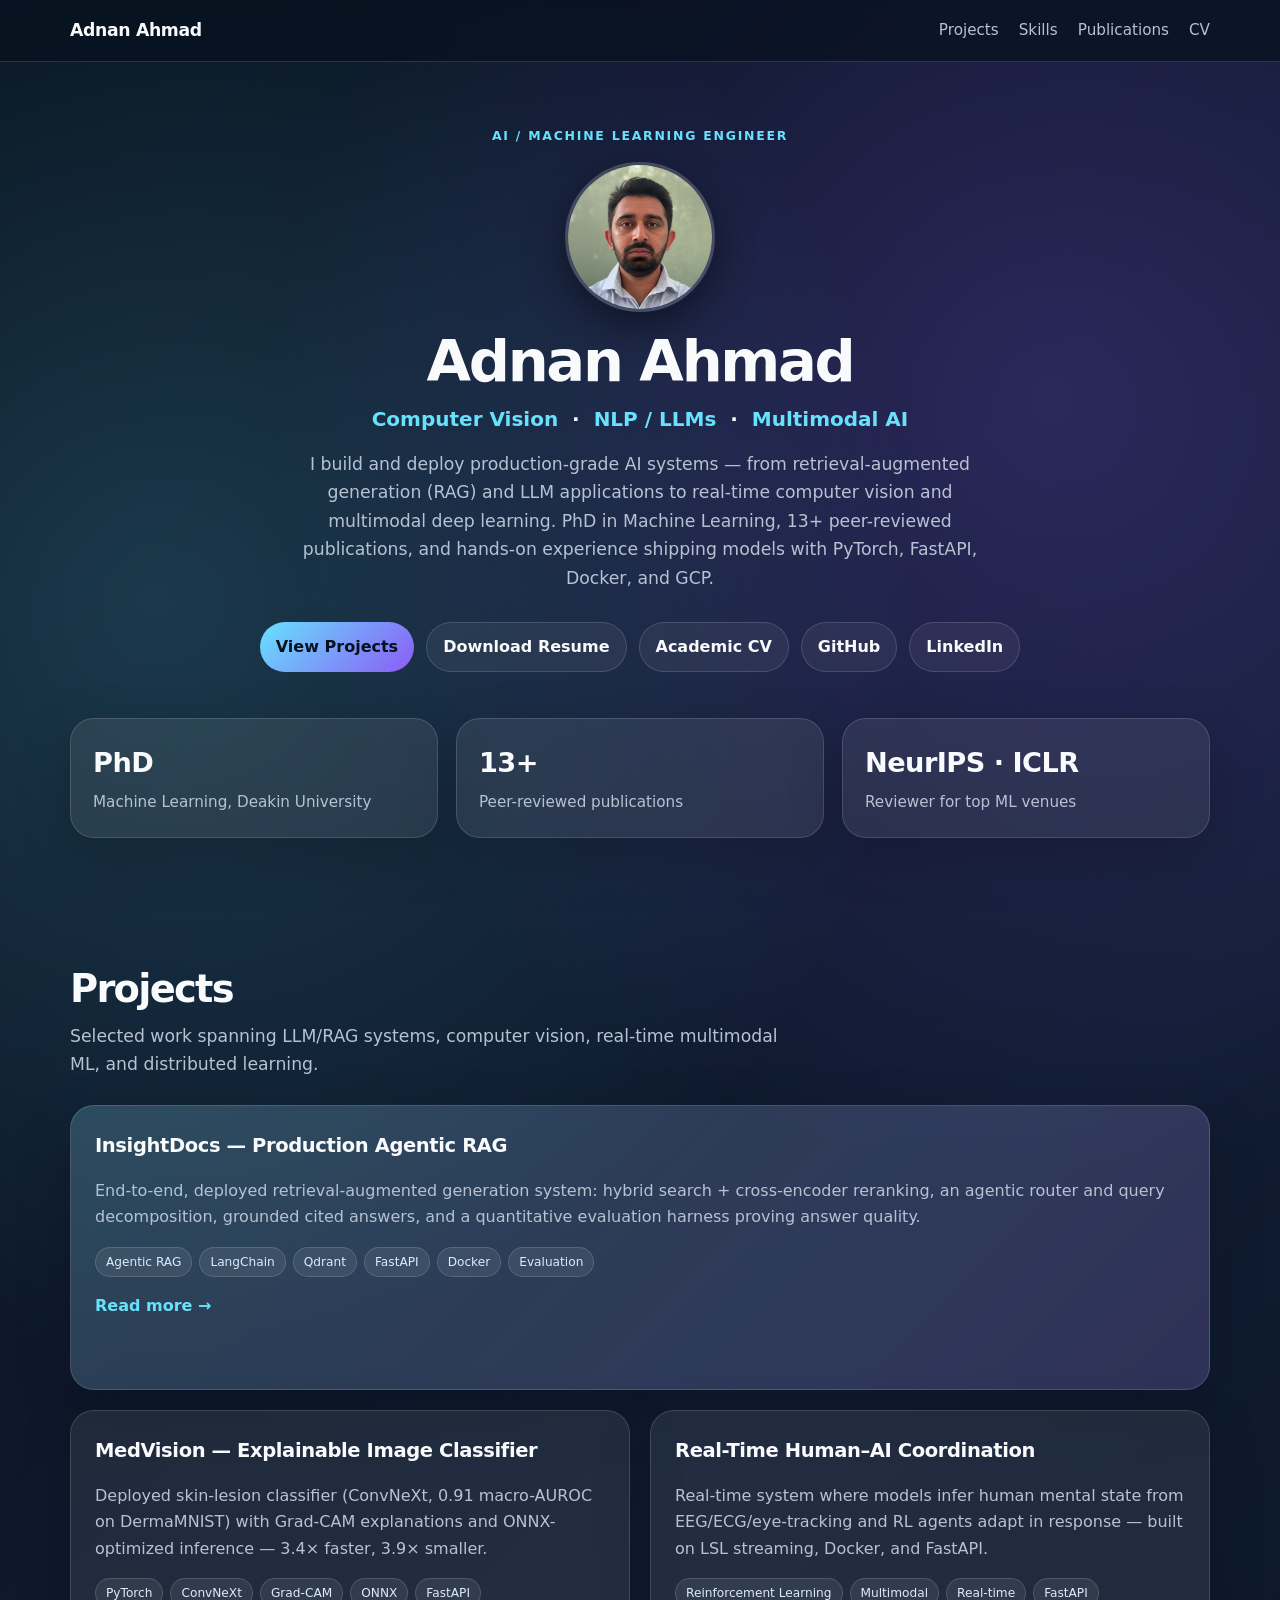
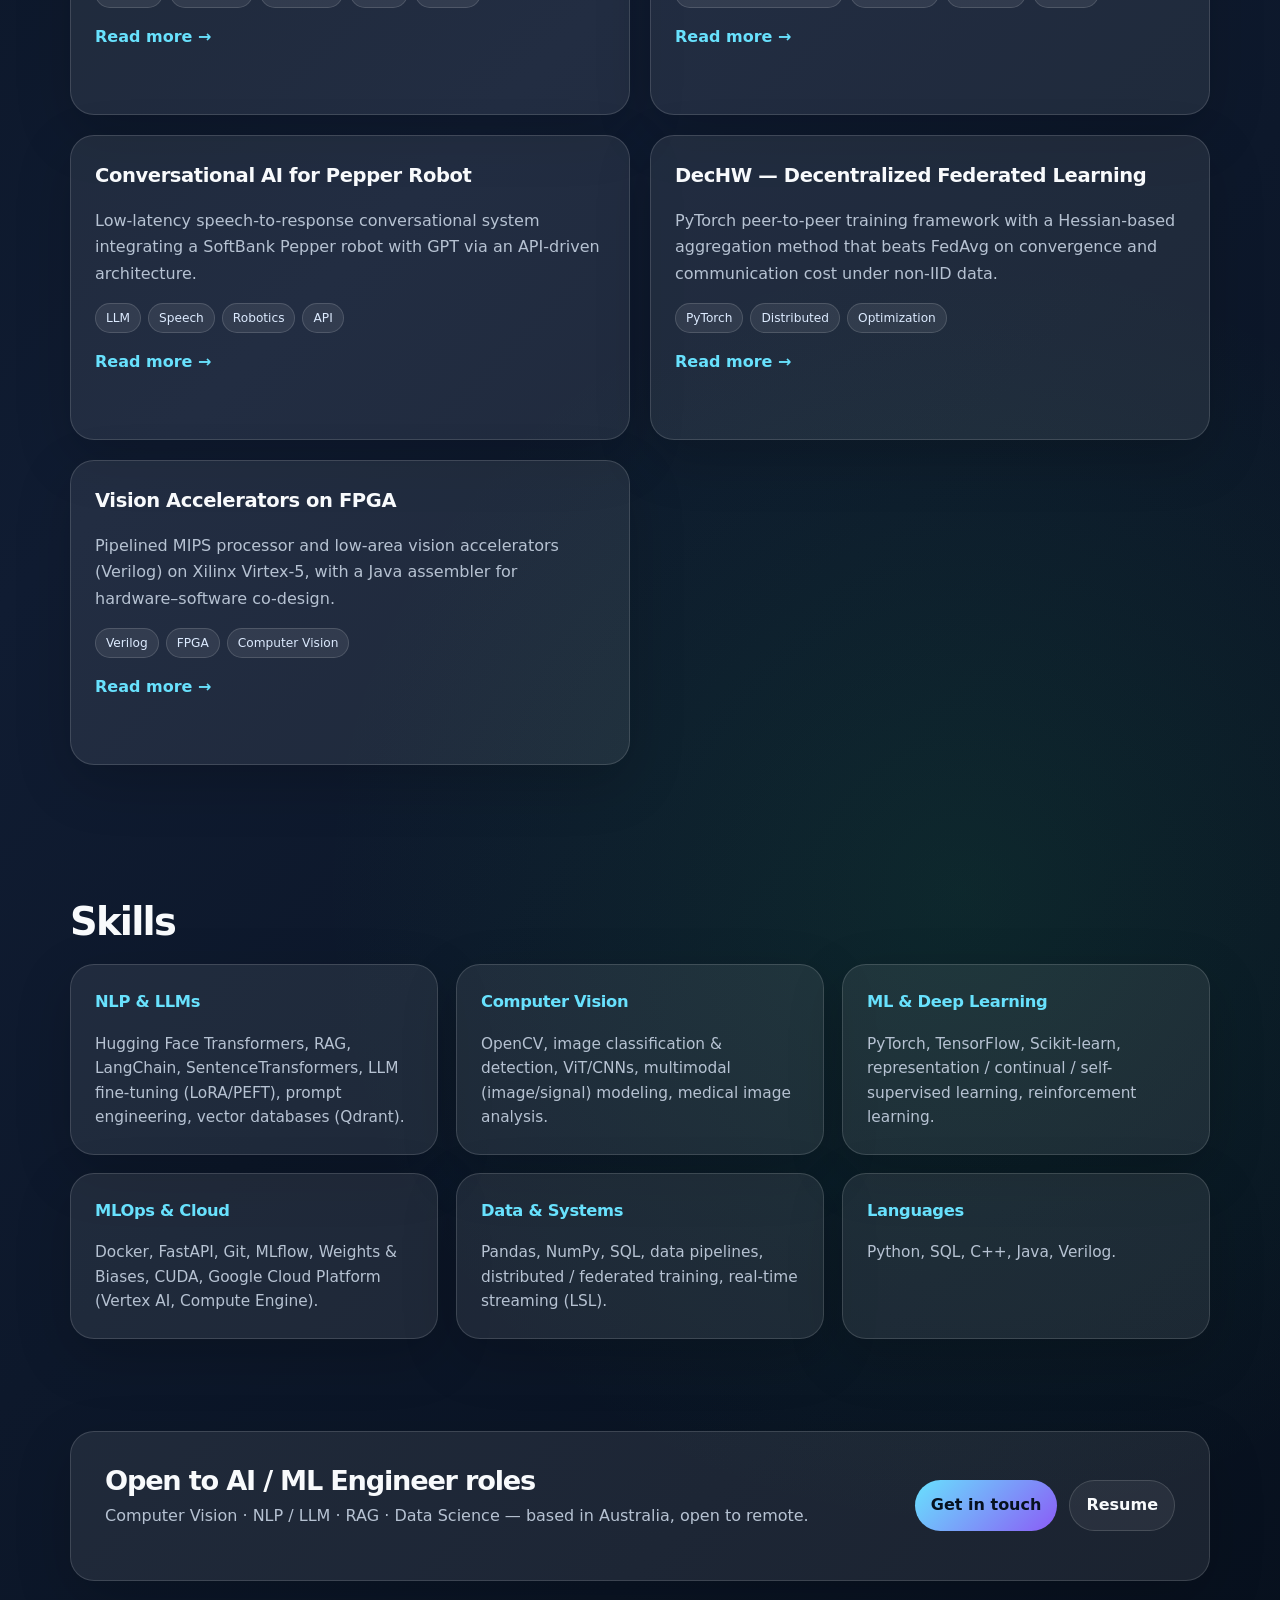
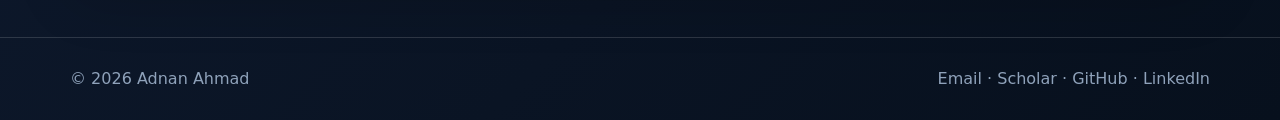
==== commit 93d5aa79: "Update index.html" ====
--- a/index.html
+++ b/index.html
@@ -82,8 +82,8 @@
         <a href="#projects">Projects</a>
         <a href="#skills">Skills</a>
         <a href="publications.html">Publications</a>
-        <!-- <a href="assets/Adnan_Ahmad_Resume.pdf">Resume</a>
-        <a href="assets/Adnan_Ahmad_CV.pdf">CV</a> -->
+        <!-- <a href="assets/Adnan_Ahmad_Resume.pdf">Resume</a> -->
+        <a href="assets/Adnan_Ahmad_CV.pdf">CV</a>
       </nav>
     </div>
   </header>
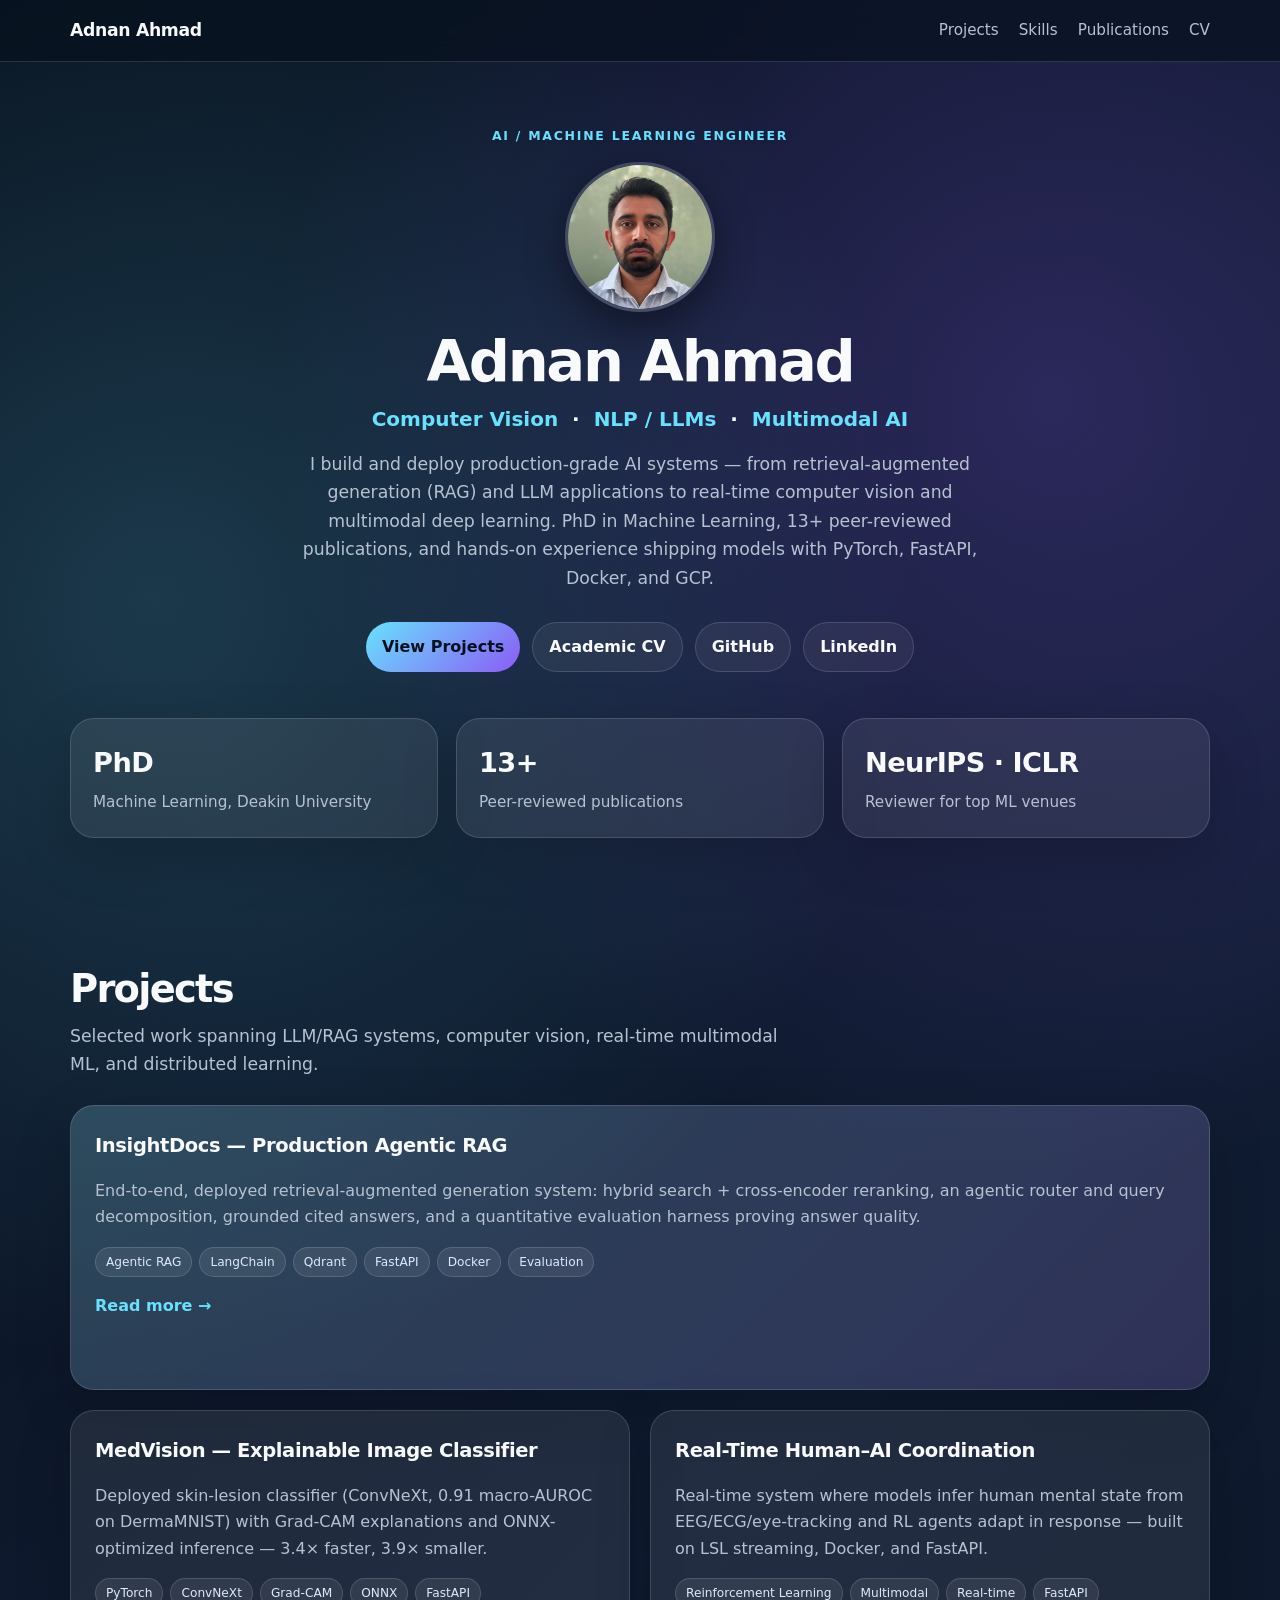
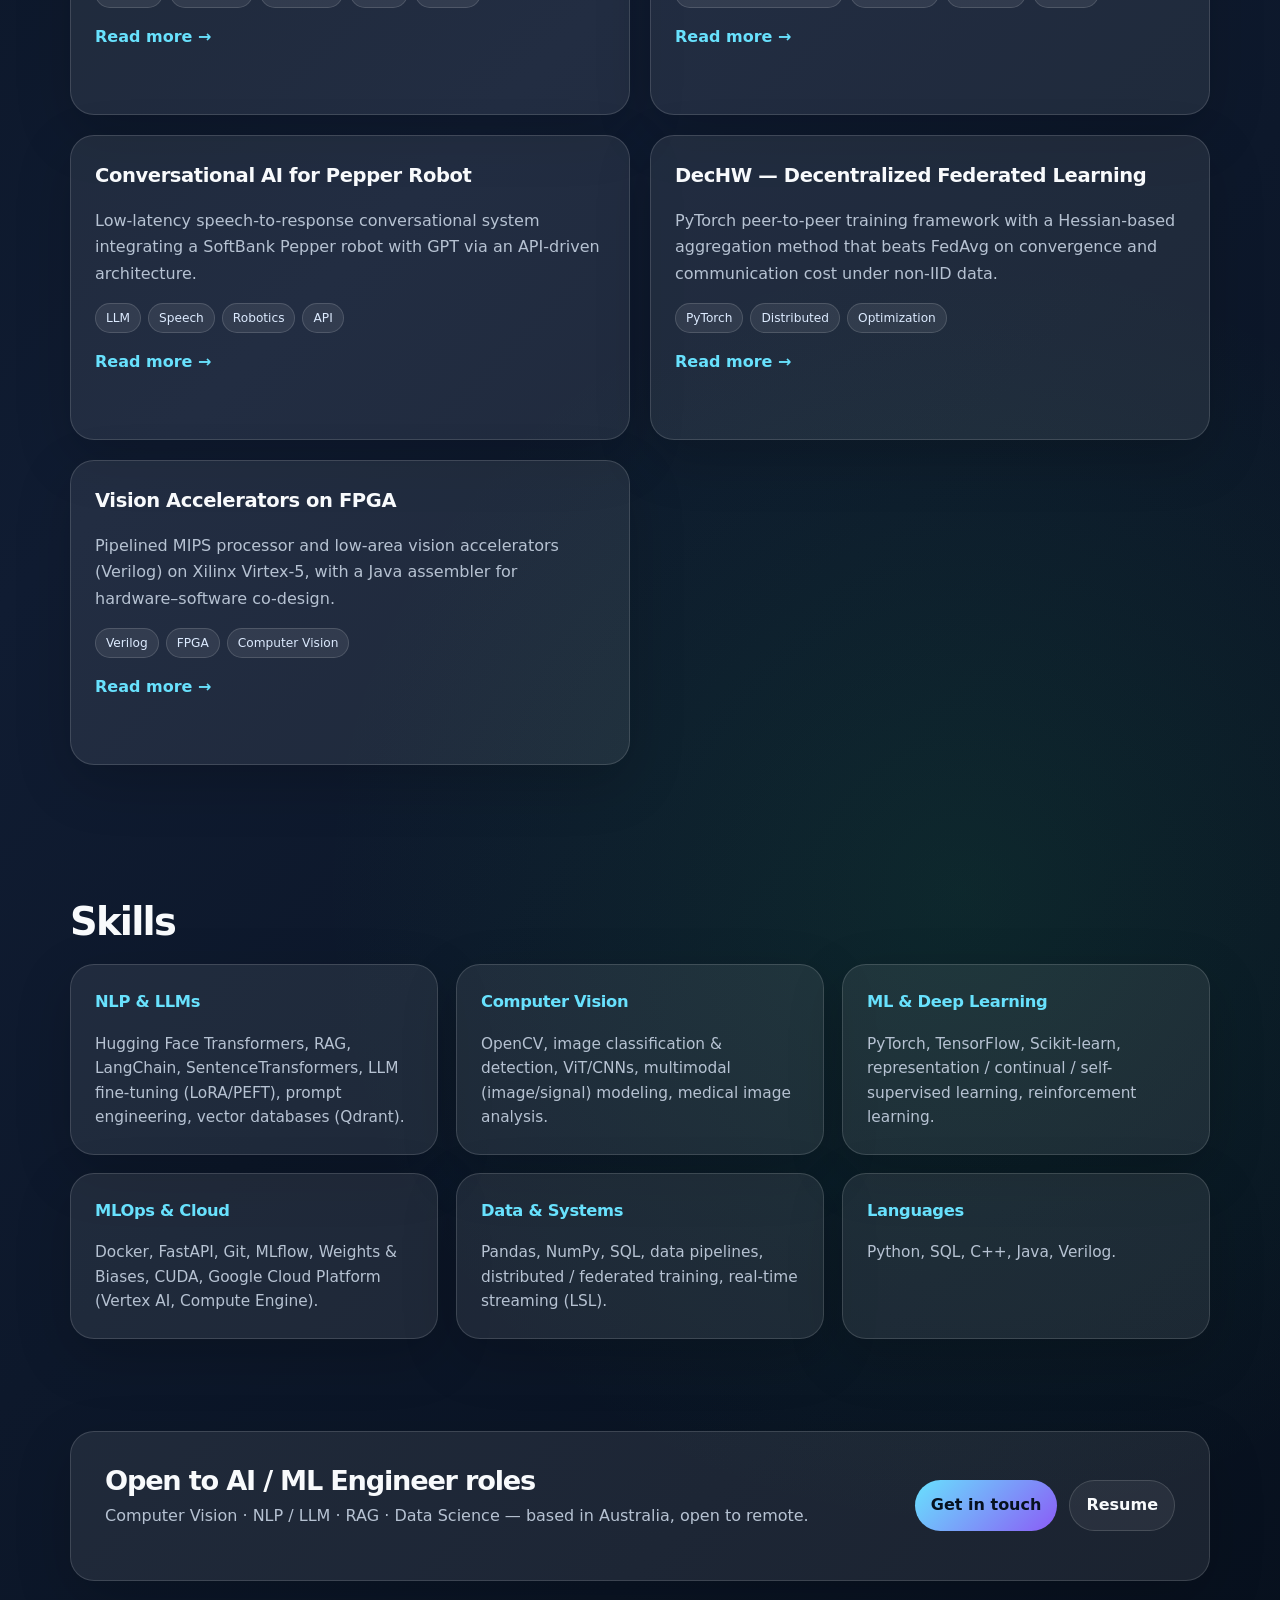
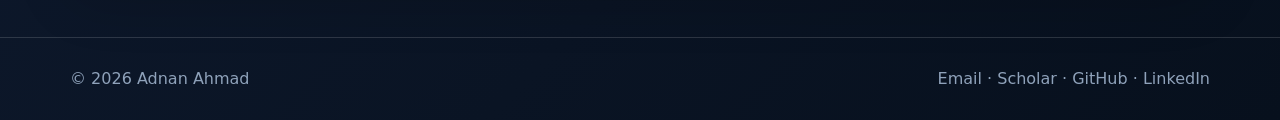
==== commit ee107887: "Update index.html" ====
--- a/index.html
+++ b/index.html
@@ -109,7 +109,7 @@
 
         <div class="hero-actions">
           <a class="button primary" href="#projects">View Projects</a>
-          <a class="button" href="assets/Adnan_Ahmad_Resume.pdf">Download Resume</a>
+          <!-- <a class="button" href="assets/Adnan_Ahmad_Resume.pdf">Download Resume</a> -->
           <a class="button" href="assets/Adnan_Ahmad_CV.pdf">Academic CV</a>
           <a class="button" href="https://github.com/ahmadad0111" target="_blank" rel="noopener">GitHub</a>
           <a class="button" href="https://www.linkedin.com/in/adnan-ahmad-47233b144/" target="_blank" rel="noopener">LinkedIn</a>
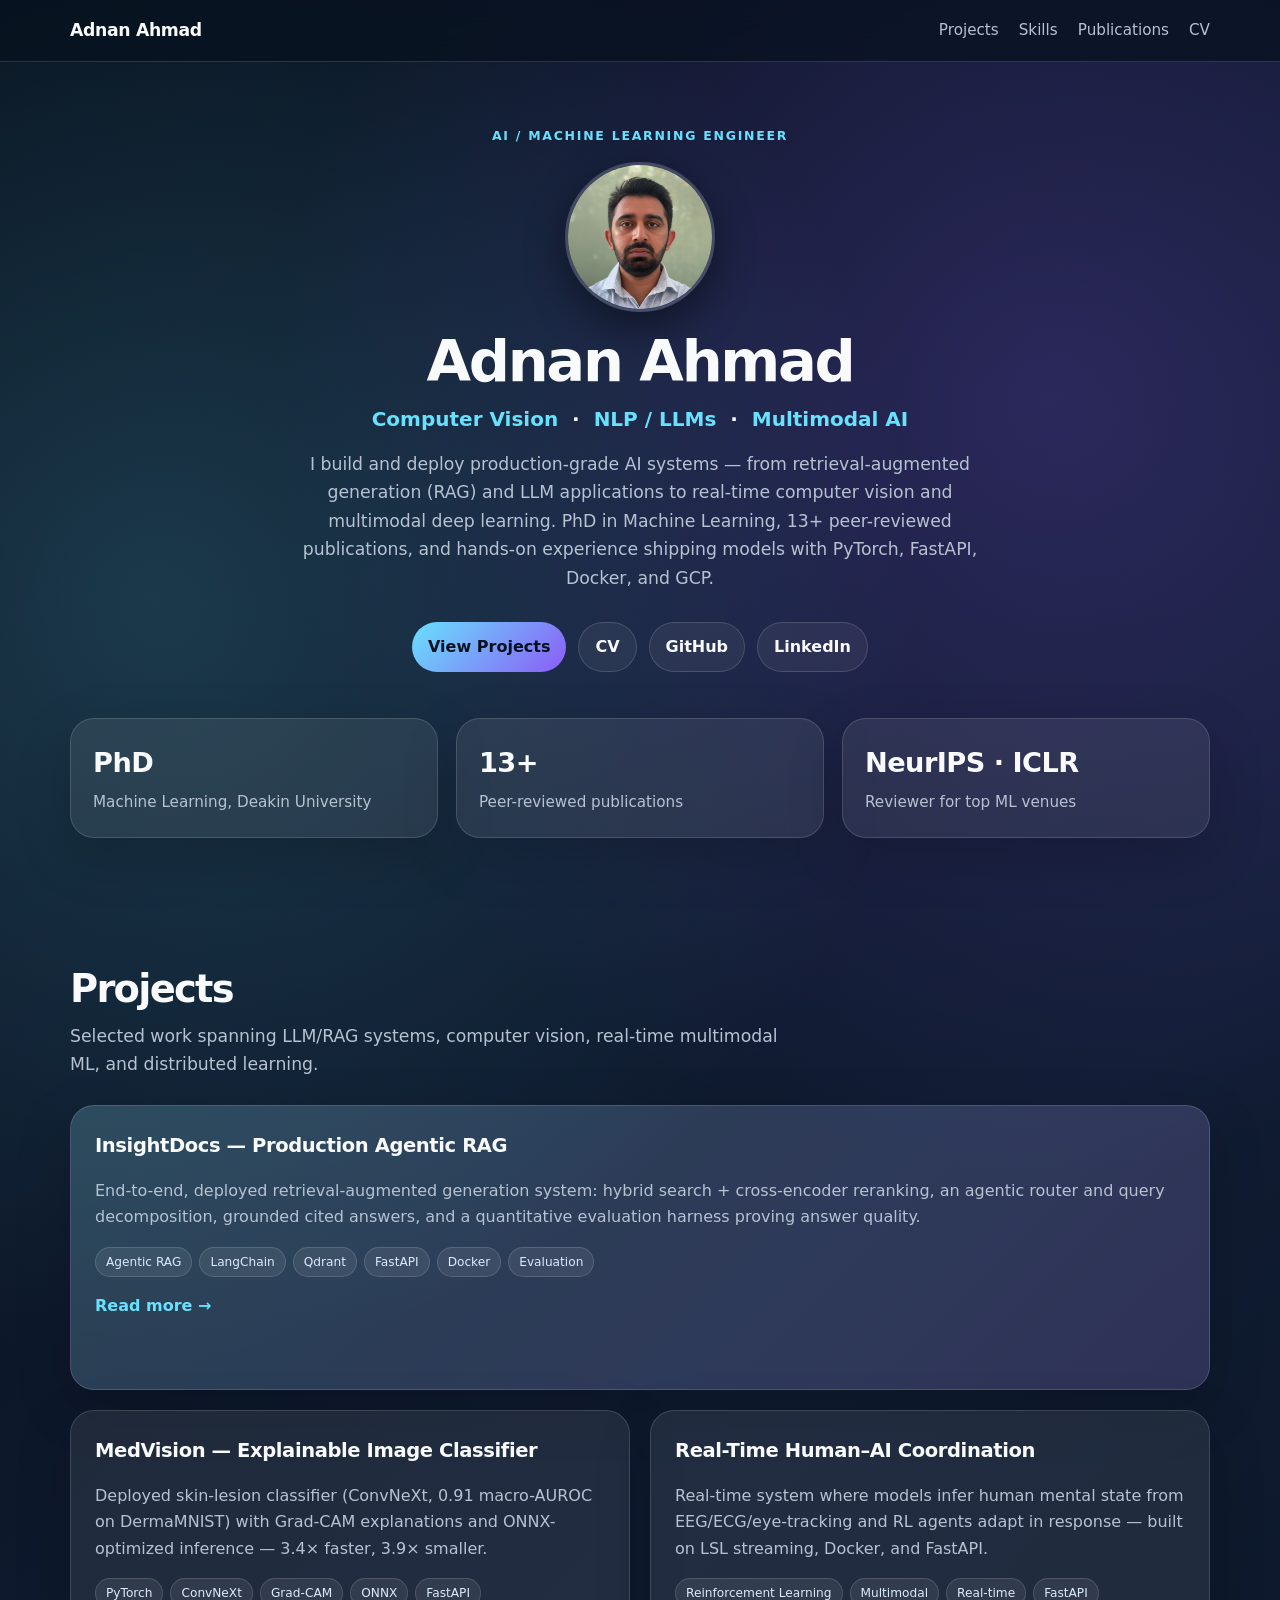
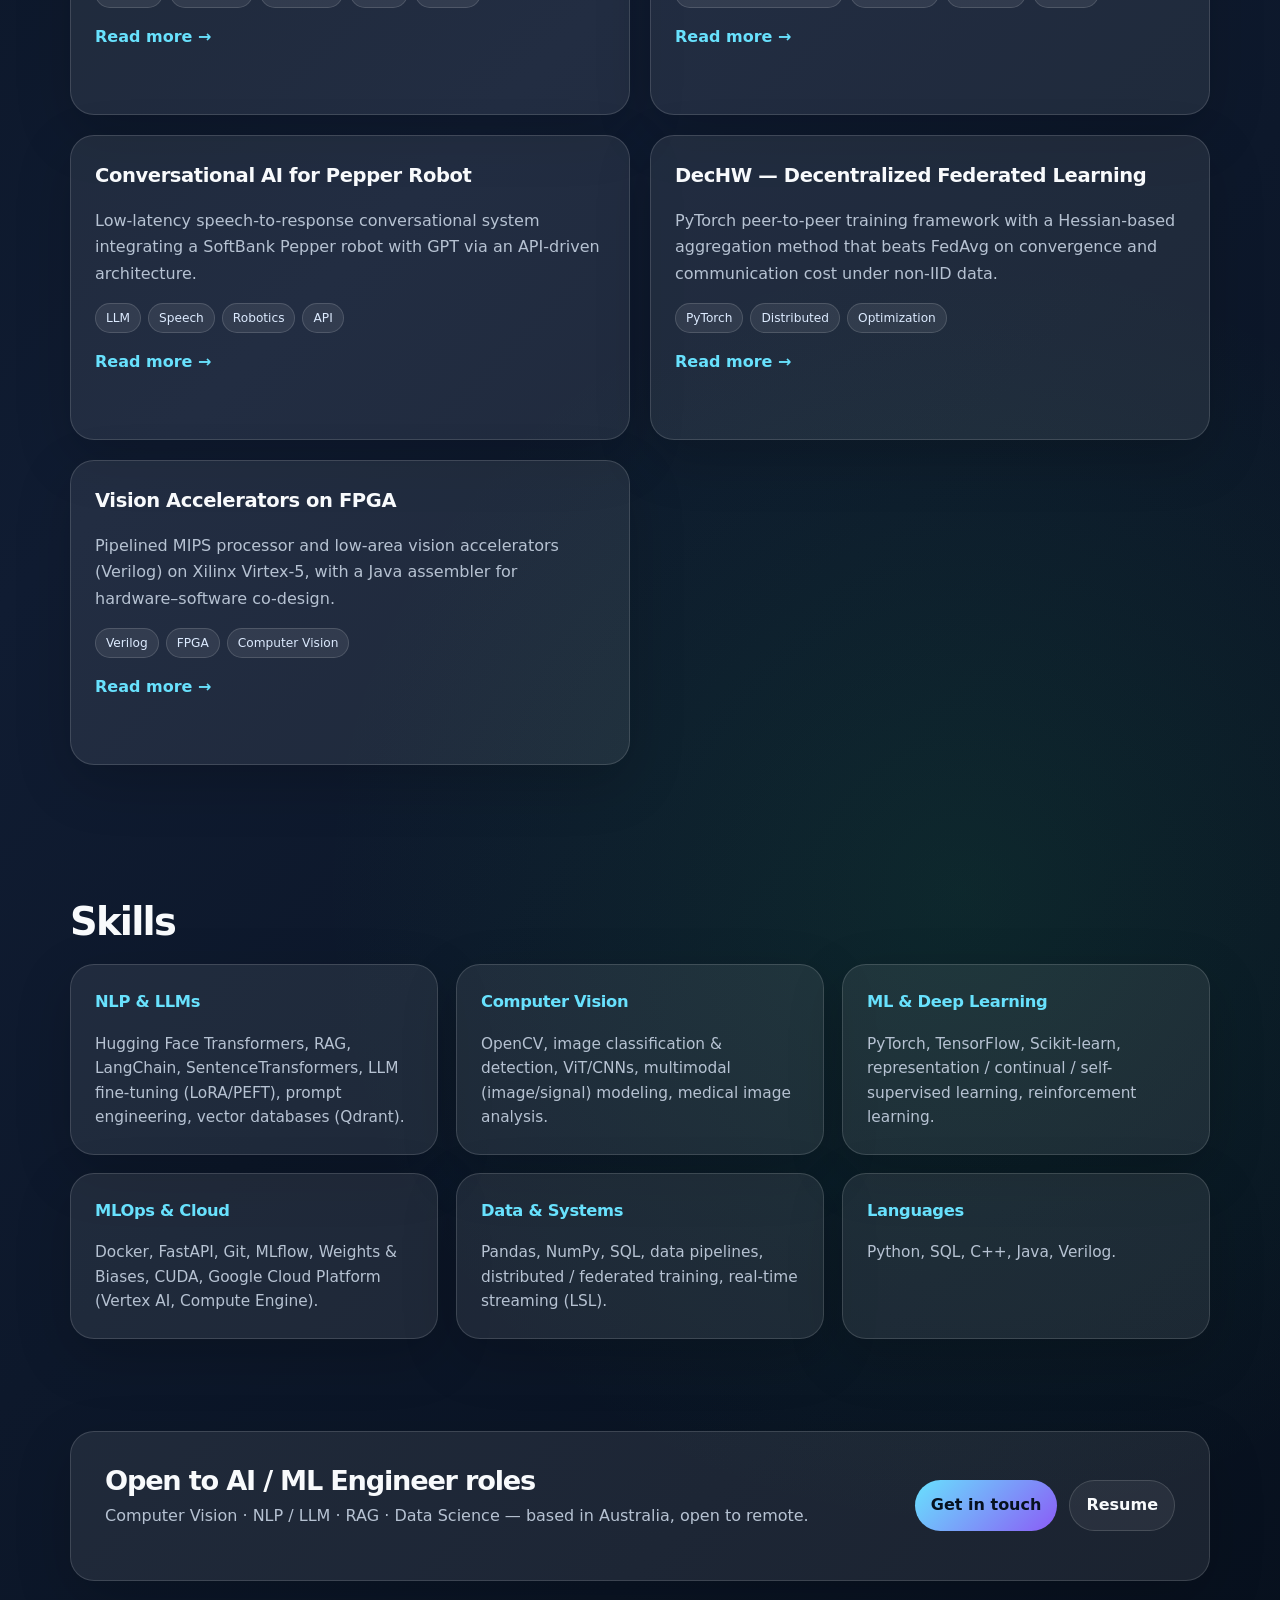
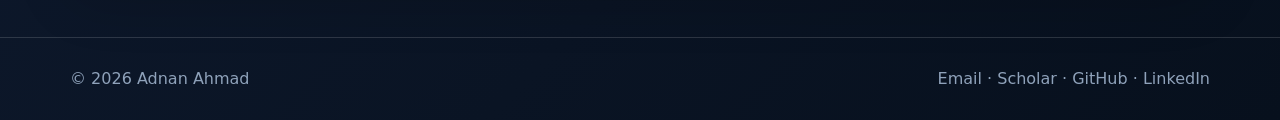
==== commit b5765f63: "Update index.html" ====
--- a/index.html
+++ b/index.html
@@ -110,7 +110,7 @@
         <div class="hero-actions">
           <a class="button primary" href="#projects">View Projects</a>
           <!-- <a class="button" href="assets/Adnan_Ahmad_Resume.pdf">Download Resume</a> -->
-          <a class="button" href="assets/Adnan_Ahmad_CV.pdf">Academic CV</a>
+          <a class="button" href="assets/Adnan_Ahmad_CV.pdf">CV</a>
           <a class="button" href="https://github.com/ahmadad0111" target="_blank" rel="noopener">GitHub</a>
           <a class="button" href="https://www.linkedin.com/in/adnan-ahmad-47233b144/" target="_blank" rel="noopener">LinkedIn</a>
         </div>
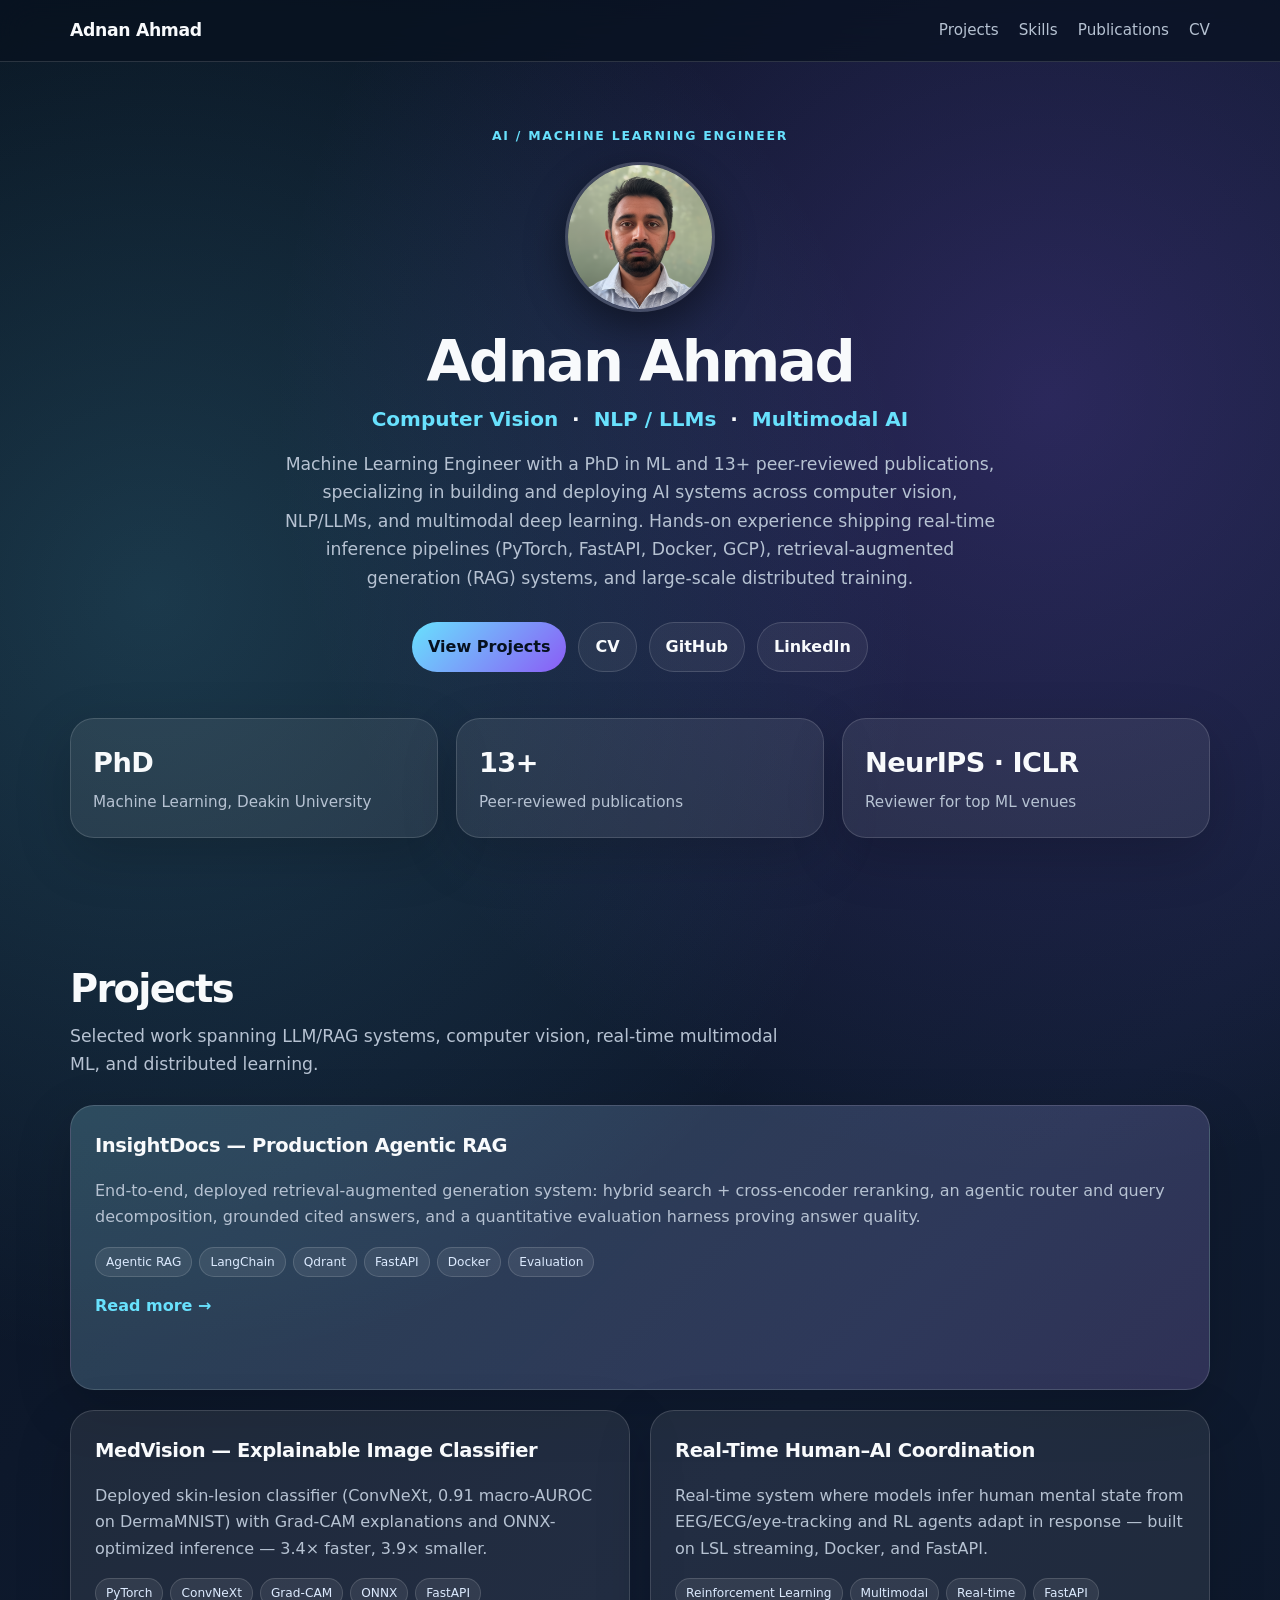
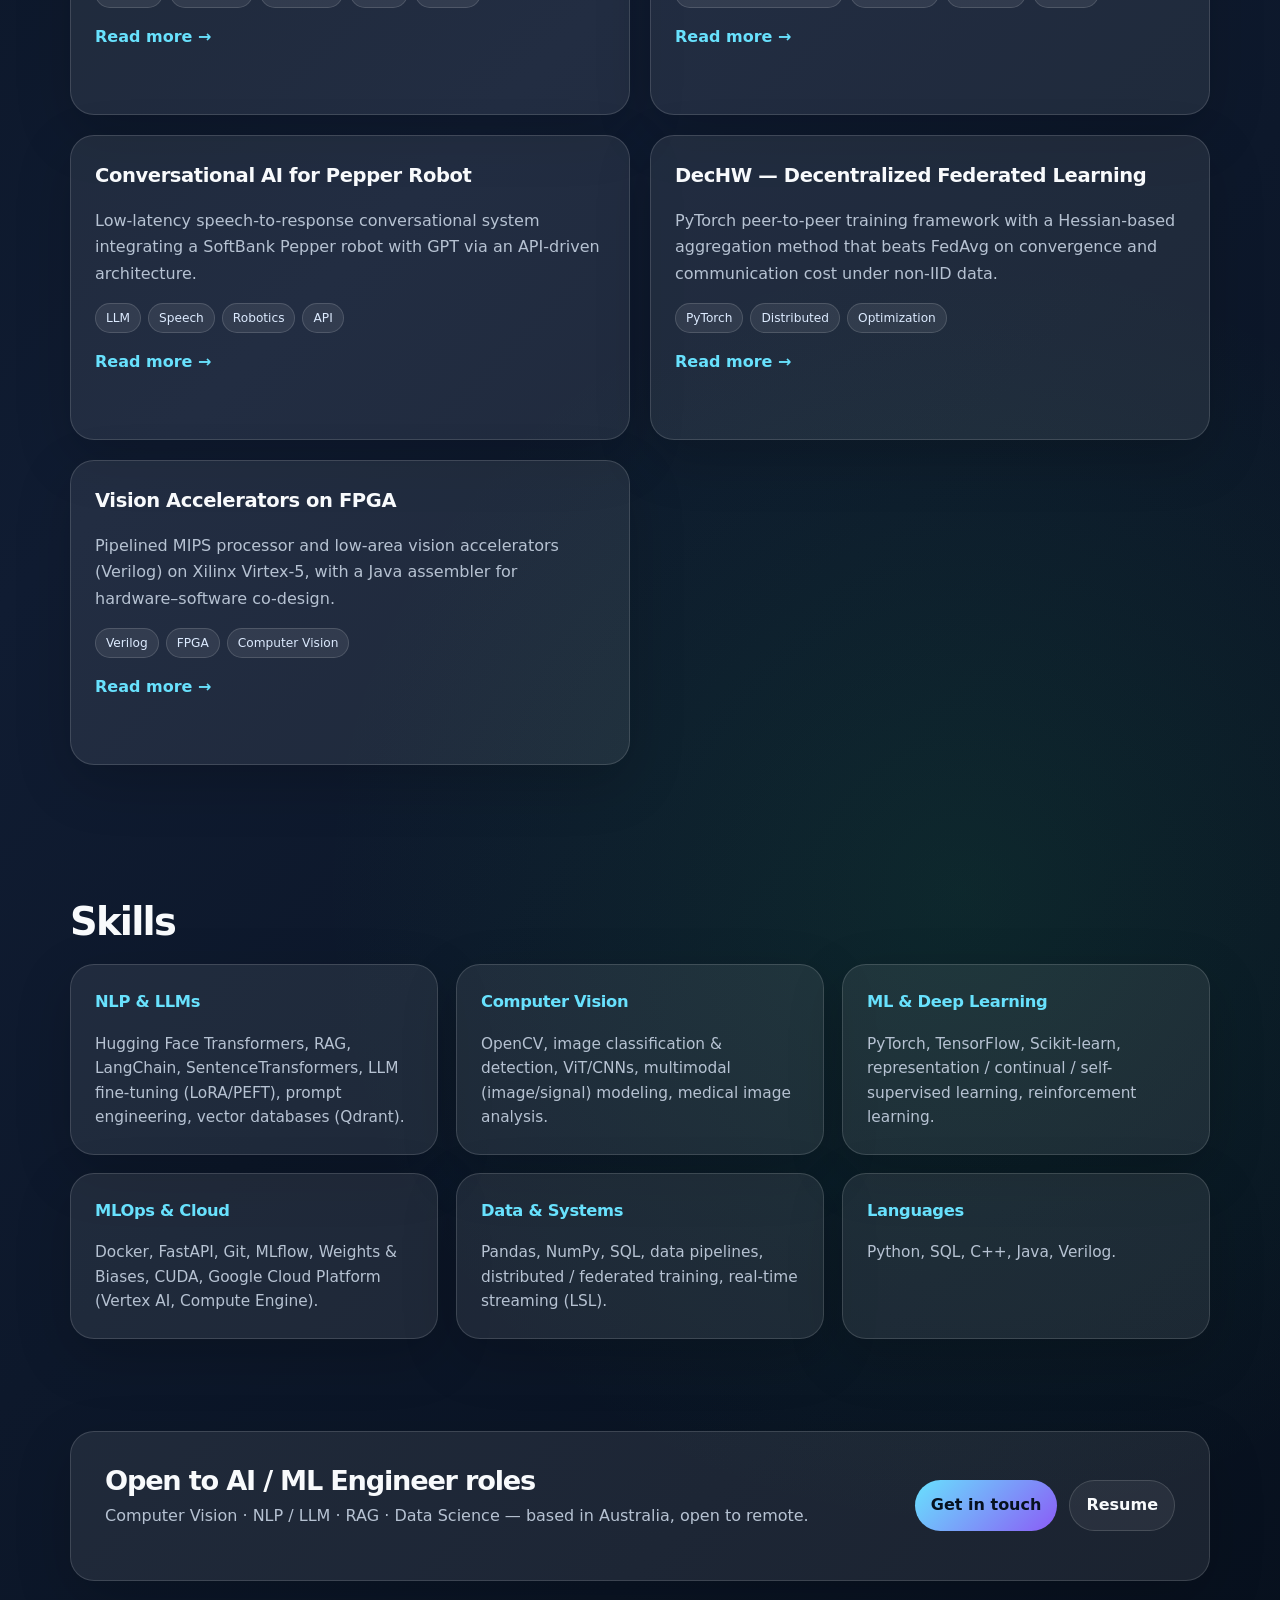
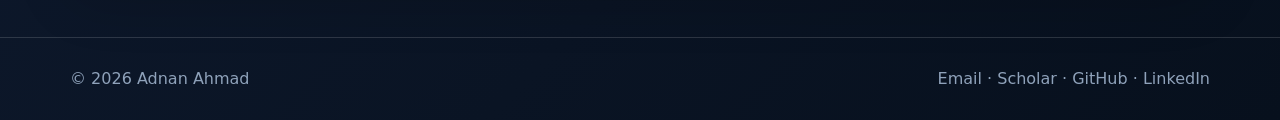
==== commit 6f1d2643: "Update index.html" ====
--- a/index.html
+++ b/index.html
@@ -101,10 +101,15 @@
         <p class="subtitle"><span>Computer Vision</span> &nbsp;·&nbsp; <span>NLP / LLMs</span> &nbsp;·&nbsp; <span>Multimodal AI</span></p>
 
         <p class="hero-text">
-          I build and deploy production-grade AI systems — from retrieval-augmented generation (RAG)
+          <!-- I build and deploy production-grade AI systems — from retrieval-augmented generation (RAG)
           and LLM applications to real-time computer vision and multimodal deep learning.
           PhD in Machine Learning, 13+ peer-reviewed publications, and hands-on experience shipping
-          models with PyTorch, FastAPI, Docker, and GCP.
+          models with PyTorch, FastAPI, Docker, and GCP. -->
+
+          Machine Learning Engineer with a PhD in ML and 13+ peer-reviewed publications, specializing in building and deploying AI
+          systems across computer vision, NLP/LLMs, and multimodal deep learning. Hands-on experience shipping real-time
+          inference pipelines (PyTorch, FastAPI, Docker, GCP), retrieval-augmented generation (RAG) systems, and large-scale
+          distributed training.
         </p>
 
         <div class="hero-actions">
